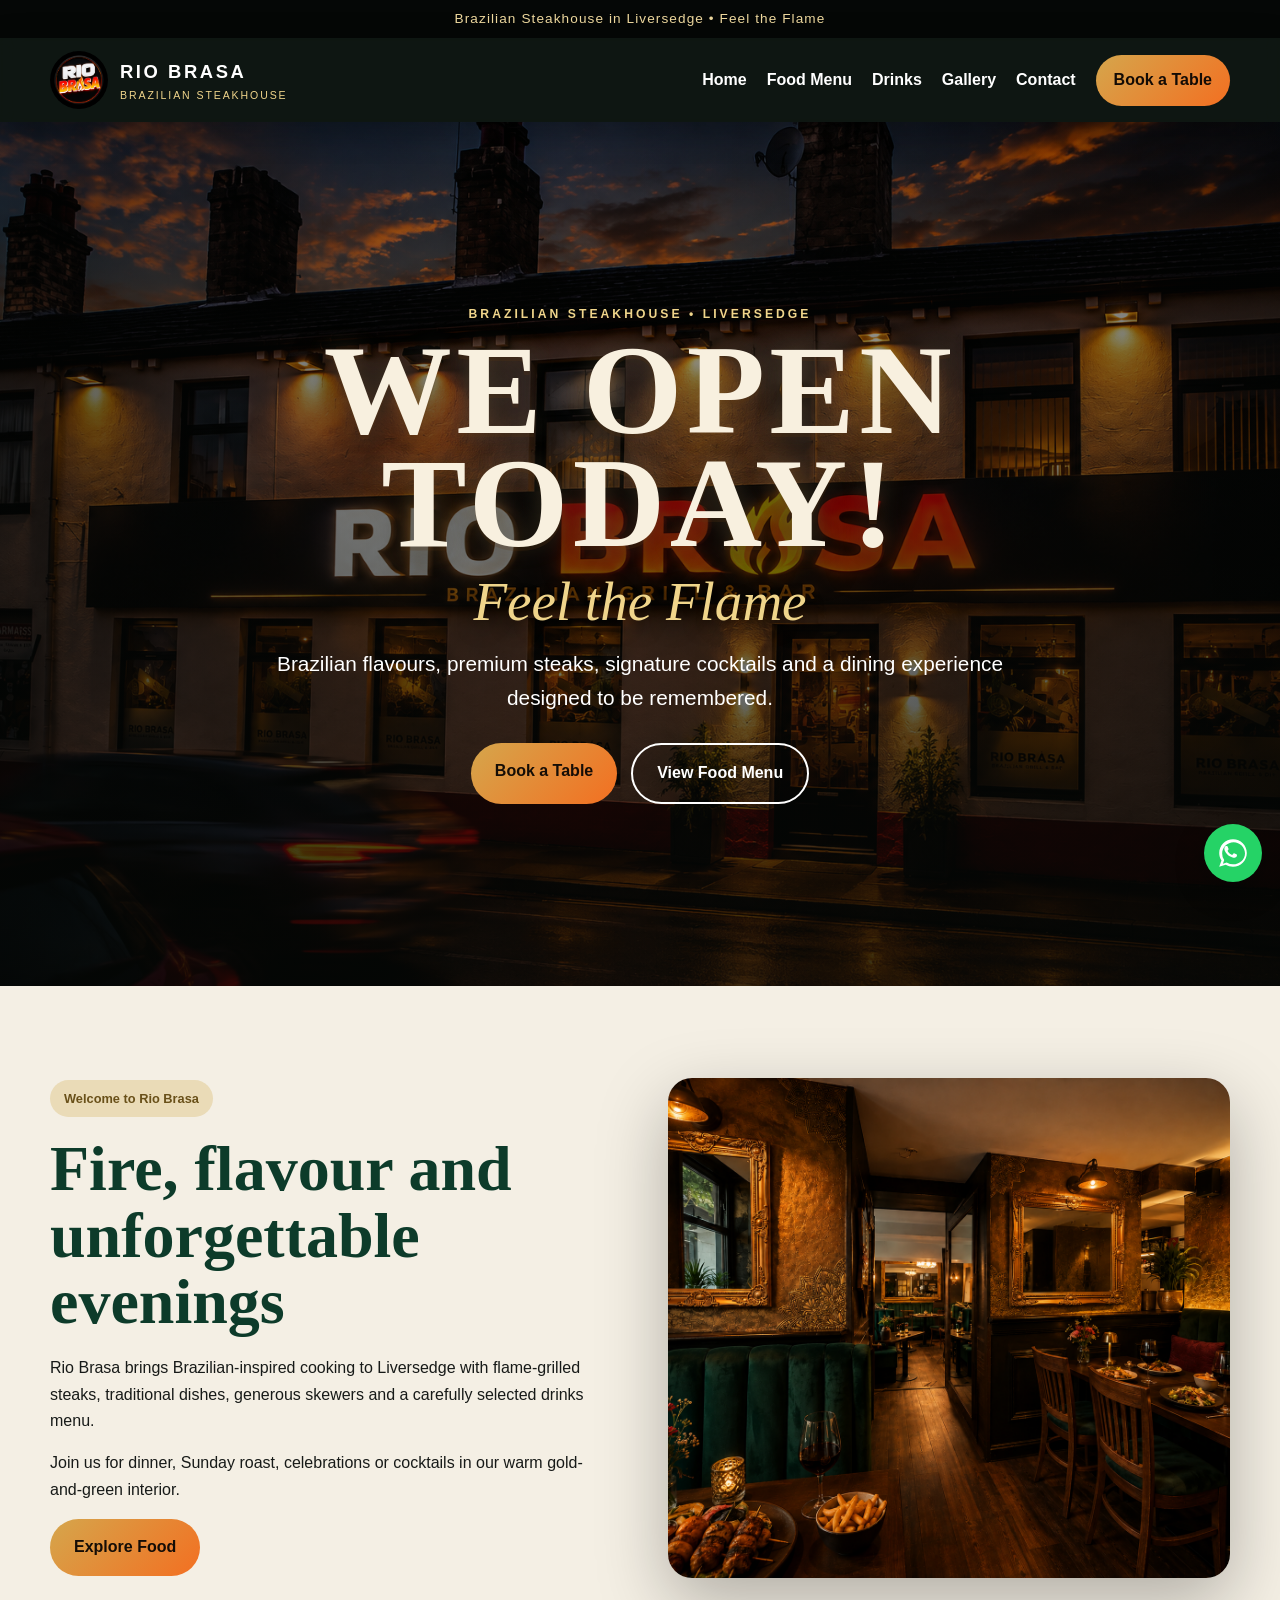
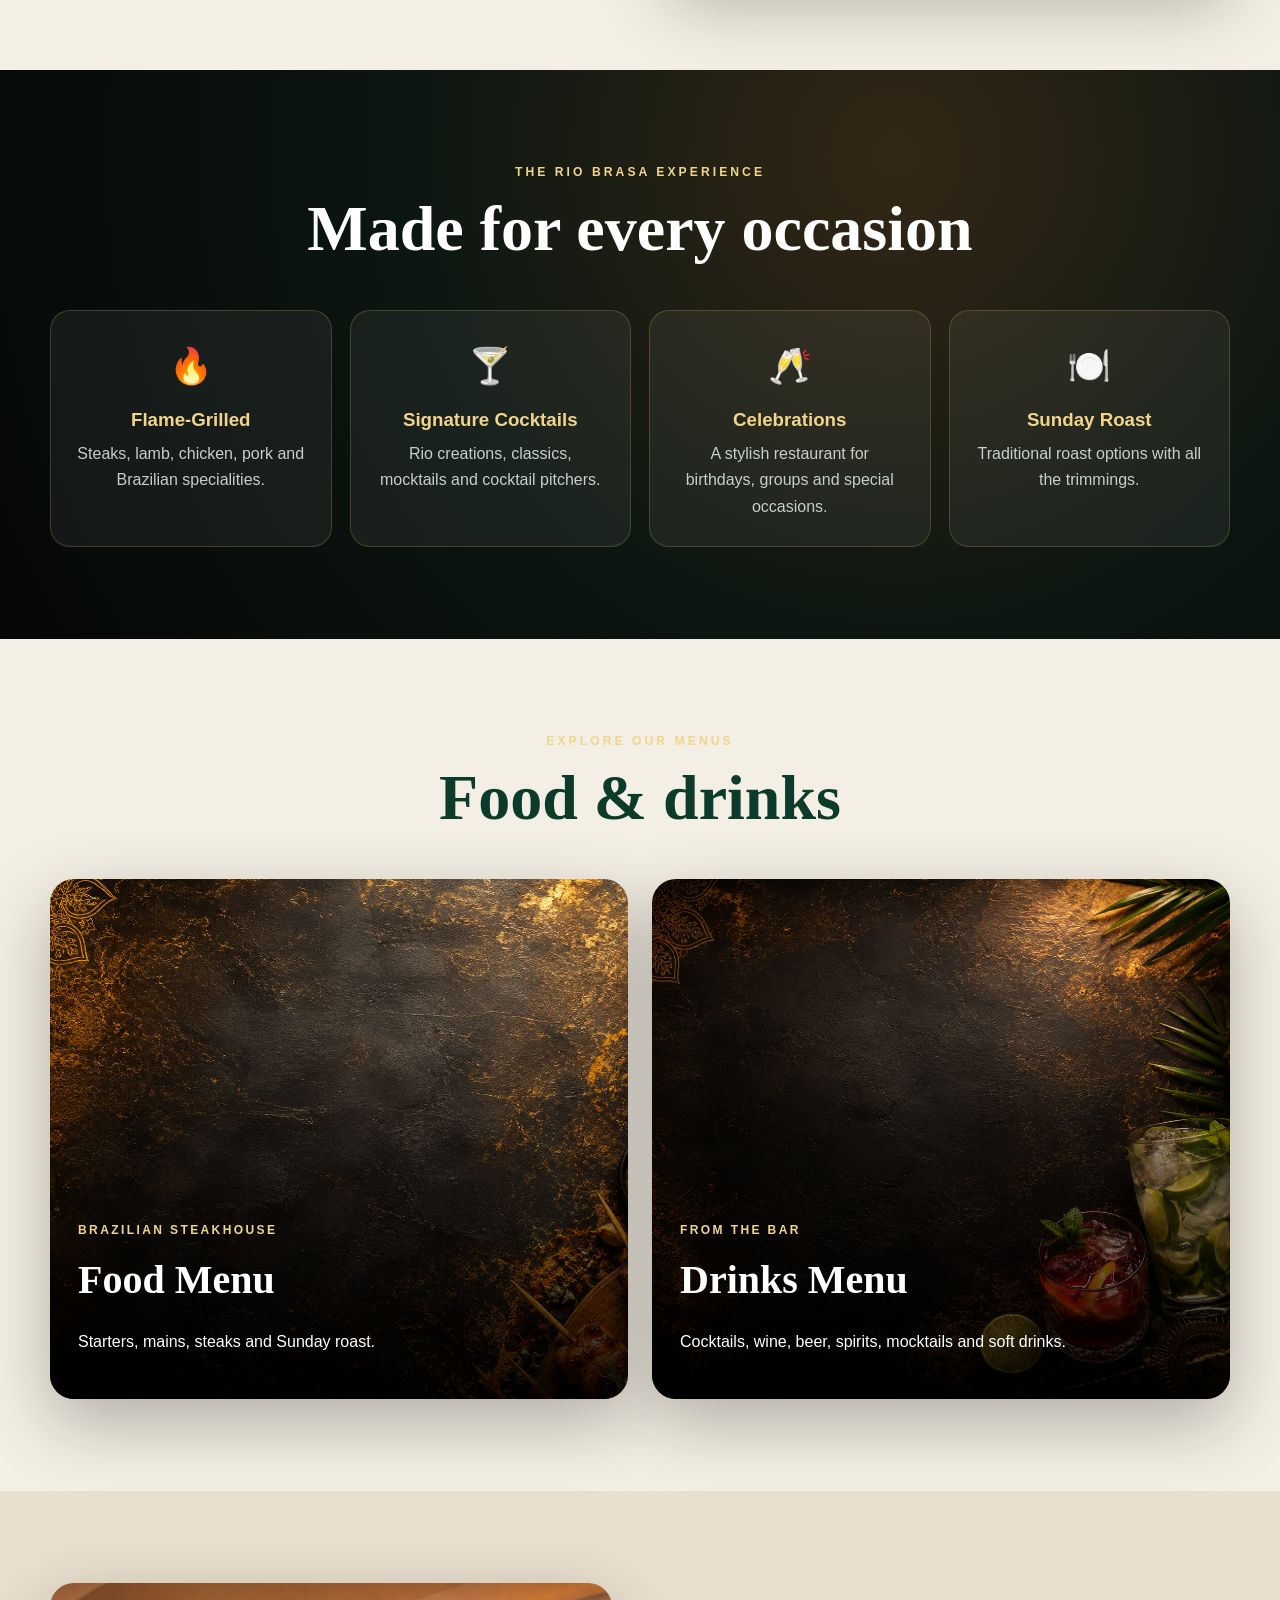
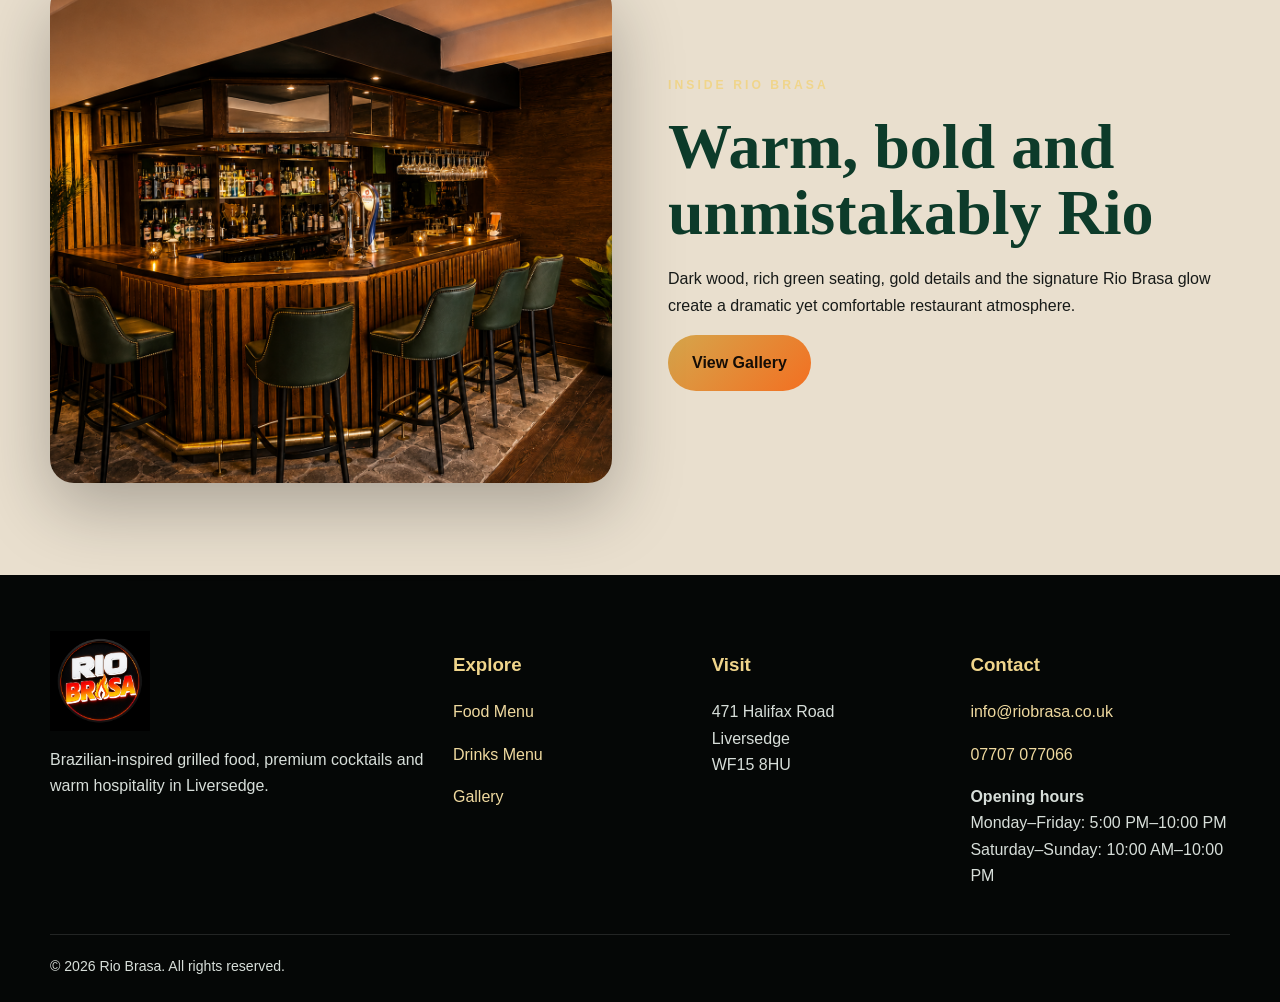
==== index.html @ 9a891b26 "Change opening message to 'WE OPEN TODAY!'" ====
<!doctype html><html lang="en"><head><meta charset="utf-8"><meta name="viewport" content="width=device-width,initial-scale=1"><title>Rio Brasa | Brazilian Steakhouse Liversedge</title><meta name="description" content="Rio Brasa Brazilian Steakhouse in Liversedge. Flame-grilled food, cocktails and Sunday roast."><link rel="stylesheet" href="assets/css/style.css"></head><body>

<div class="topbar">Brazilian Steakhouse in Liversedge • Feel the Flame</div>
<header class="header">
  <div class="container nav">
    <a class="brand" href="index.html">
      <img src="assets/images/logo.png" alt="Rio Brasa logo">
      <div><strong>RIO BRASA</strong><small>BRAZILIAN STEAKHOUSE</small></div>
    </a>
    <button class="menu-toggle" aria-label="Open menu">☰</button>
    <nav class="navlinks">
      <a href="index.html" class="active">Home</a><a href="food-menu.html">Food Menu</a><a href="drinks.html">Drinks</a><a href="gallery.html">Gallery</a><a href="contact.html">Contact</a>
      <a class="navbtn" href="booking.html">Book a Table</a>
    </nav>
  </div>
</header>
<main>
<section class="hero">
  <img src="assets/images/hero-exterior.png" alt="Rio Brasa restaurant exterior">
  <div class="container hero-content">
    <div class="kicker">Brazilian Steakhouse • Liversedge</div>
    <div class="opening-soon" aria-label="Opening soon">
      <span class="opening-line"></span>
      <h1>WE OPEN TODAY!</h1>
      <span class="opening-line"></span>
    </div>
    <div class="hero-tagline">Feel the Flame</div>
    <p>Brazilian flavours, premium steaks, signature cocktails and a dining experience designed to be remembered.</p>
    <div class="buttons"><a class="btn btn-primary" href="booking.html">Book a Table</a><a class="btn btn-outline" href="food-menu.html">View Food Menu</a></div>
  </div>
</section>

<section><div class="container split">
  <div><span class="pill">Welcome to Rio Brasa</span><h2 class="display-title">Fire, flavour and unforgettable evenings</h2><p>Rio Brasa brings Brazilian-inspired cooking to Liversedge with flame-grilled steaks, traditional dishes, generous skewers and a carefully selected drinks menu.</p><p>Join us for dinner, Sunday roast, celebrations or cocktails in our warm gold-and-green interior.</p><a class="btn btn-primary" href="food-menu.html">Explore Food</a></div>
  <div class="image-card"><img src="assets/images/dining-main.png" alt="Rio Brasa dining room"></div>
</div></section>

<section class="dark"><div class="container">
  <div class="section-title"><div class="kicker">The Rio Brasa experience</div><h2>Made for every occasion</h2></div>
  <div class="feature-grid">
    <div class="feature"><div class="icon">🔥</div><h3>Flame-Grilled</h3><p>Steaks, lamb, chicken, pork and Brazilian specialities.</p></div>
    <div class="feature"><div class="icon">🍸</div><h3>Signature Cocktails</h3><p>Rio creations, classics, mocktails and cocktail pitchers.</p></div>
    <div class="feature"><div class="icon">🥂</div><h3>Celebrations</h3><p>A stylish restaurant for birthdays, groups and special occasions.</p></div>
    <div class="feature"><div class="icon">🍽️</div><h3>Sunday Roast</h3><p>Traditional roast options with all the trimmings.</p></div>
  </div>
</div></section>

<section><div class="container">
  <div class="section-title"><div class="kicker">Explore our menus</div><h2>Food & drinks</h2></div>
  <div class="promo-grid">
    <a class="promo" href="food-menu.html"><img src="assets/images/food-hero.png" alt="Food menu"><div class="promo-copy"><span>Brazilian Steakhouse</span><h3>Food Menu</h3><p>Starters, mains, steaks and Sunday roast.</p></div></a>
    <a class="promo" href="drinks.html"><img src="assets/images/drinks-hero.png" alt="Drinks menu"><div class="promo-copy"><span>From the bar</span><h3>Drinks Menu</h3><p>Cocktails, wine, beer, spirits, mocktails and soft drinks.</p></div></a>
  </div>
</div></section>

<section class="soft"><div class="container split">
  <div class="image-card"><img src="assets/images/bar-main.png" alt="Rio Brasa bar"></div>
  <div><div class="kicker">Inside Rio Brasa</div><h2 class="display-title">Warm, bold and unmistakably Rio</h2><p>Dark wood, rich green seating, gold details and the signature Rio Brasa glow create a dramatic yet comfortable restaurant atmosphere.</p><a class="btn btn-primary" href="gallery.html">View Gallery</a></div>
</div></section>
</main>

<a class="whatsapp" href="https://wa.me/447707077066?text=Hi%20Rio%20Brasa%21%20I%27d%20like%20to%20make%20an%20enquiry." target="_blank" rel="noopener noreferrer" title="Contact us through WhatsApp" aria-label="Contact us through WhatsApp" data-tooltip="Contact us through WhatsApp"><svg viewBox="0 0 32 32" aria-hidden="true"><path fill="currentColor" d="M19.11 17.21c-.29-.15-1.73-.85-2-.95-.27-.1-.46-.15-.66.15-.19.29-.75.95-.92 1.14-.17.19-.34.22-.63.07-.29-.15-1.23-.45-2.34-1.45-.86-.77-1.45-1.72-1.62-2.01-.17-.29-.02-.45.13-.59.13-.13.29-.34.44-.51.15-.17.19-.29.29-.49.1-.19.05-.36-.02-.51-.07-.15-.66-1.59-.9-2.18-.24-.57-.48-.49-.66-.5h-.56c-.19 0-.51.07-.78.36-.27.29-1.02 1-1.02 2.44s1.05 2.83 1.2 3.03c.15.19 2.07 3.16 5.01 4.43.7.3 1.25.48 1.67.62.7.22 1.34.19 1.85.12.56-.08 1.73-.71 1.97-1.39.24-.68.24-1.27.17-1.39-.07-.12-.27-.19-.56-.34z"/><path fill="currentColor" d="M16.04 3C8.86 3 3.03 8.8 3.03 15.96c0 2.53.73 4.99 2.12 7.1L3 29l6.09-2.01a13.03 13.03 0 0 0 6.94 1.9h.01C23.22 28.89 29 23.09 29 15.94 29 8.79 23.22 3 16.04 3zm0 23.7h-.01a10.81 10.81 0 0 1-5.51-1.51l-.4-.24-3.61 1.19 1.21-3.51-.26-.41a10.69 10.69 0 0 1-1.65-5.72c0-5.91 4.82-10.72 10.75-10.72 5.92 0 10.74 4.81 10.74 10.72S21.96 26.7 16.04 26.7z"/></svg></a>
<footer class="footer">
  <div class="container footer-grid">
    <div><img src="assets/images/logo.png" alt="Rio Brasa"><p>Brazilian-inspired grilled food, premium cocktails and warm hospitality in Liversedge.</p></div>
    <div><h3>Explore</h3><p><a href="food-menu.html">Food Menu</a></p><p><a href="drinks.html">Drinks Menu</a></p><p><a href="gallery.html">Gallery</a></p></div>
    <div><h3>Visit</h3><p>471 Halifax Road<br>Liversedge<br>WF15 8HU</p></div>
    <div><h3>Contact</h3><p><a href="mailto:info@riobrasa.co.uk">info@riobrasa.co.uk</a></p><p><a href="tel:+447707077066">07707 077066</a></p><p><strong>Opening hours</strong><br>Monday–Friday: 5:00 PM–10:00 PM<br>Saturday–Sunday: 10:00 AM–10:00 PM</p></div>
  </div>
  <div class="container copy">© 2026 Rio Brasa. All rights reserved.</div>
</footer>
<script src="assets/js/main.js"></script>
</body></html>
---- assets/css/style.css ----
:root{
  --bg:#090b0a;
  --panel:#111713;
  --cream:#f4efe4;
  --green:#0d3b2a;
  --green2:#164f39;
  --gold:#d5a64c;
  --gold2:#f0d58b;
  --orange:#f36f21;
  --red:#e94b35;
  --white:#fff;
  --muted:#b9c2bc;
  --shadow:0 24px 70px rgba(0,0,0,.28);
}
*{box-sizing:border-box}
html{scroll-behavior:smooth}
body{margin:0;font-family:Arial,Helvetica,sans-serif;background:var(--cream);color:#171a18;line-height:1.65}
img{display:block;max-width:100%}
a{text-decoration:none;color:inherit}
.container{width:min(1180px,calc(100% - 32px));margin:auto}
.topbar{background:#050706;color:#efd99f;text-align:center;padding:8px 12px;font-size:.85rem;letter-spacing:.08em}
.header{position:sticky;top:0;z-index:1000;background:rgba(7,15,11,.97);backdrop-filter:blur(10px);box-shadow:0 8px 32px rgba(0,0,0,.28)}
.nav{min-height:84px;display:flex;align-items:center;justify-content:space-between;gap:22px}
.brand{display:flex;align-items:center;gap:12px;color:#fff}
.brand img{width:58px;height:58px;object-fit:contain;border-radius:50%}
.brand strong{display:block;font-size:1.15rem;letter-spacing:.14em}
.brand small{display:block;color:var(--gold2);font-size:.66rem;letter-spacing:.18em}
.navlinks{display:flex;gap:20px;align-items:center;color:#fff;font-weight:800}
.navlinks a:hover{color:var(--gold2)}
.navbtn{background:linear-gradient(135deg,var(--gold),var(--orange));color:#130b05!important;padding:12px 18px;border-radius:999px}
.menu-toggle{display:none;border:1px solid rgba(255,255,255,.35);background:transparent;color:#fff;border-radius:10px;font-size:1.3rem;padding:8px 12px}
.hero{min-height:780px;position:relative;display:grid;place-items:center;color:#fff;text-align:center;overflow:hidden}
.hero>img{position:absolute;inset:0;width:100%;height:100%;object-fit:cover}
.hero::after{content:"";position:absolute;inset:0;background:linear-gradient(rgba(5,8,6,.24),rgba(5,8,6,.76)),linear-gradient(90deg,rgba(0,0,0,.4),transparent 48%,rgba(0,0,0,.28))}
.hero-content{position:relative;z-index:2;max-width:900px;padding:90px 0}
.hero-logo{width:min(230px,55vw);margin:0 auto 10px;filter:drop-shadow(0 14px 28px rgba(0,0,0,.45))}
.kicker{text-transform:uppercase;letter-spacing:.25em;color:var(--gold2);font-weight:900;font-size:.76rem}
.hero h1,.page-hero h1{font-family:Georgia,serif;font-size:clamp(4rem,10vw,8rem);line-height:.9;margin:.08em 0 .18em}
.hero p{font-size:clamp(1.05rem,2vw,1.3rem);max-width:760px;margin:0 auto 28px}
.buttons{display:flex;justify-content:center;gap:14px;flex-wrap:wrap}
.btn{display:inline-block;padding:15px 24px;border-radius:999px;font-weight:900;border:0;cursor:pointer}
.btn-primary{background:linear-gradient(135deg,var(--gold),var(--orange));color:#150d06}
.btn-outline{border:2px solid #fff;color:#fff}
.btn-outline:hover{background:#fff;color:var(--green)}
section{padding:92px 0}
.split{display:grid;grid-template-columns:1fr 1fr;gap:56px;align-items:center}
.pill{display:inline-block;background:#eadbb7;color:#695019;border-radius:999px;padding:8px 14px;font-weight:900;font-size:.8rem}
.display-title{font-family:Georgia,serif;color:var(--green);font-size:clamp(2.5rem,5vw,4.5rem);line-height:1.04;margin:.3em 0}
.image-card{position:relative;min-height:500px;border-radius:24px;overflow:hidden;box-shadow:var(--shadow)}
.image-card img{position:absolute;inset:0;width:100%;height:100%;object-fit:cover}
.soft{background:#e9dfce}
.dark{background:radial-gradient(circle at 70% 15%,#332716,#0c1611 48%,#050706);color:#fff}
.section-title{max-width:760px;margin:0 auto 48px;text-align:center}
.section-title h2{font-family:Georgia,serif;color:var(--green);font-size:clamp(2.2rem,5vw,4.2rem);line-height:1.05;margin:.2em 0}
.dark .section-title h2{color:#fff}
.section-title p{color:#737a75}
.dark .section-title p{color:#c9d2cc}
.feature-grid{display:grid;grid-template-columns:repeat(4,1fr);gap:18px}
.feature{background:#fff;border-radius:20px;padding:26px;text-align:center;box-shadow:0 14px 36px rgba(0,0,0,.1)}
.dark .feature{background:rgba(255,255,255,.06);border:1px solid rgba(213,166,76,.25);box-shadow:none}
.feature .icon{font-size:2.2rem}.feature h3{color:var(--green);margin:10px 0 5px}.dark .feature h3{color:var(--gold2)}
.feature p{margin:0;color:#6d736f}.dark .feature p{color:#c6d0c9}
.promo-grid{display:grid;grid-template-columns:1fr 1fr;gap:24px}
.promo{position:relative;min-height:520px;border-radius:24px;overflow:hidden;box-shadow:var(--shadow)}
.promo img{position:absolute;inset:0;width:100%;height:100%;object-fit:cover}
.promo::after{content:"";position:absolute;inset:0;background:linear-gradient(transparent 25%,rgba(0,0,0,.88))}
.promo-copy{position:absolute;z-index:2;left:28px;right:28px;bottom:28px;color:#fff}
.promo-copy span{color:var(--gold2);font-size:.75rem;text-transform:uppercase;letter-spacing:.2em;font-weight:900}
.promo-copy h3{font-family:Georgia,serif;font-size:2.5rem;margin:.1em 0}
.page-hero{padding:120px 0 90px;text-align:center;color:#fff;position:relative;background-size:cover;background-position:center}
.page-hero::after{content:"";position:absolute;inset:0;background:linear-gradient(rgba(5,8,6,.45),rgba(5,8,6,.86))}
.page-hero .container{position:relative;z-index:1}
.page-hero p{max-width:720px;margin:auto;color:#dde5e0}
.food-hero{background-image:url("../images/food-hero.png")}
.drinks-hero{background-image:url("../images/drinks-hero.png")}
.gallery-hero{background-image:url("../images/gallery-wide.png")}
.menu-grid{columns:2 500px;column-gap:24px}
.menu-panel{break-inside:avoid;background:#0e1511;color:#fff;border-radius:20px;padding:28px;margin:0 0 24px;box-shadow:var(--shadow);border:1px solid rgba(255,255,255,.07)}
.menu-panel h2{font-family:Georgia,serif;font-size:2rem;margin:0 0 18px;padding-bottom:12px;border-bottom:3px solid var(--gold)}
.menu-panel.green h2{border-color:#5d8a4d}.menu-panel.red h2{border-color:var(--red)}
.menu-note{background:rgba(213,166,76,.12);border-left:3px solid var(--gold);padding:10px 12px;color:#eddcae}
.menu-item{padding:14px 0;border-bottom:1px dashed rgba(255,255,255,.18)}
.menu-item:last-child{border-bottom:0}
.menu-line{display:flex;justify-content:space-between;gap:18px;align-items:flex-start}
.menu-line h3{margin:0;font-size:1rem;text-transform:uppercase;letter-spacing:.03em}
.menu-line strong{color:var(--gold2);white-space:nowrap}
.menu-item p{margin:5px 0 0;color:#cad2cd;font-size:.92rem}
.gallery{display:grid;grid-template-columns:repeat(12,1fr);grid-auto-rows:230px;gap:18px}
.gallery figure{position:relative;margin:0;overflow:hidden;border-radius:20px;box-shadow:var(--shadow)}
.gallery img{width:100%;height:100%;object-fit:cover}
.gallery figcaption{position:absolute;left:18px;bottom:15px;color:#fff;font-weight:900;text-shadow:0 2px 8px #000;z-index:2}
.gallery figure::after{content:"";position:absolute;inset:0;background:linear-gradient(transparent 55%,rgba(0,0,0,.62))}
.g1{grid-column:span 7;grid-row:span 2}.g2{grid-column:span 5;grid-row:span 2}.g3{grid-column:span 5;grid-row:span 2}.g4{grid-column:span 7;grid-row:span 2}.g5{grid-column:span 7;grid-row:span 2}.g6{grid-column:span 5;grid-row:span 2}
.booking-wrap,.contact-grid{display:grid;grid-template-columns:.9fr 1.1fr;gap:36px}
.booking-info{background:linear-gradient(145deg,#0d3b2a,#071a12);color:#fff;border-radius:24px;padding:40px}
.booking-info h2{font-family:Georgia,serif;font-size:3rem;line-height:1.05}
.form-card,.contact-box{background:#fff;border-radius:24px;box-shadow:var(--shadow);padding:34px}
.form-grid{display:grid;grid-template-columns:1fr 1fr;gap:16px}.full{grid-column:1/-1}
label{display:block;font-weight:900;color:var(--green);margin-bottom:6px}
input,select,textarea{width:100%;padding:14px 15px;border:1px solid #cfc7b7;border-radius:12px;font:inherit;background:#fffdf8}
textarea{min-height:130px;resize:vertical}
.contact-row{padding:16px 0;border-bottom:1px solid #eee5d6}.contact-row strong{display:block;color:var(--green)}
.map{width:100%;height:420px;border:0;border-radius:22px}
.footer{background:#050706;color:#d7ded9;padding:56px 0 24px}
.footer-grid{display:grid;grid-template-columns:1.3fr .8fr .8fr .9fr;gap:28px}
.footer img{width:100px}.footer h3{color:var(--gold2)}.footer a{color:#efd99f}
.copy{margin-top:28px;padding-top:20px;border-top:1px solid rgba(255,255,255,.12);font-size:.88rem}
.whatsapp{position:fixed;right:18px;bottom:18px;width:58px;height:58px;border-radius:50%;background:#25d366;color:#fff;display:grid;place-items:center;box-shadow:0 10px 30px rgba(0,0,0,.3);z-index:999;text-decoration:none;transition:transform .18s ease,box-shadow .18s ease}
.whatsapp svg{width:34px;height:34px;display:block}
.whatsapp:hover{transform:translateY(-3px) scale(1.04);box-shadow:0 14px 36px rgba(0,0,0,.34)}
.whatsapp::before{content:attr(data-tooltip);position:absolute;right:72px;top:50%;transform:translateY(-50%) translateX(8px);background:#111;color:#fff;padding:10px 13px;border-radius:10px;font-size:.85rem;font-weight:700;line-height:1.2;white-space:nowrap;opacity:0;visibility:hidden;pointer-events:none;transition:.18s ease;box-shadow:0 8px 22px rgba(0,0,0,.22)}
.whatsapp::after{content:"";position:absolute;right:64px;top:50%;transform:translateY(-50%);border:7px solid transparent;border-left-color:#111;opacity:0;visibility:hidden;transition:.18s ease}
.whatsapp:hover::before,.whatsapp:hover::after,.whatsapp:focus-visible::before,.whatsapp:focus-visible::after{opacity:1;visibility:visible}.whatsapp:hover::before,.whatsapp:focus-visible::before{transform:translateY(-50%) translateX(0)}
@media(max-width:600px){.whatsapp{right:14px;bottom:14px;width:56px;height:56px}.whatsapp svg{width:32px;height:32px}.whatsapp::before,.whatsapp::after{display:none}}
@media(max-width:920px){
  .menu-toggle{display:block}
  .navlinks{display:none;position:absolute;left:0;right:0;top:84px;background:#07110c;flex-direction:column;padding:22px}
  .navlinks.open{display:flex}
  .split,.booking-wrap,.contact-grid,.footer-grid{grid-template-columns:1fr}
  .feature-grid{grid-template-columns:repeat(2,1fr)}
  .promo-grid{grid-template-columns:1fr}
  .gallery{grid-template-columns:1fr 1fr;grid-auto-rows:280px}
  .gallery figure{grid-column:auto!important;grid-row:auto!important}
}
@media(max-width:600px){
  section{padding:70px 0}
  .hero{min-height:700px}
  .feature-grid,.form-grid,.gallery{grid-template-columns:1fr}
  .full{grid-column:auto}
  .menu-grid{columns:1}
  .promo{min-height:430px}
  .gallery{grid-auto-rows:320px}
  .brand small{display:none}
}
.field-help{display:block;margin-top:7px;color:#7a715f;min-height:1.2em}
.booking-status{padding:0;border-radius:12px;line-height:1.5}.booking-status.success,.booking-status.error{padding:16px}.booking-status.success{background:#e6f5ea;color:#145b2e;border:1px solid #b9dfc3}.booking-status.error{background:#fff0ee;color:#8c251b;border:1px solid #efc5bf}
button:disabled{opacity:.6;cursor:not-allowed}
.admin-filter{display:flex;align-items:end;gap:12px;flex-wrap:wrap;background:#fff;padding:18px;border-radius:16px;box-shadow:var(--shadow);margin:24px 0}.admin-table-wrap{overflow:auto;background:#fff;border-radius:16px;box-shadow:var(--shadow)}.admin-table{width:100%;border-collapse:collapse;min-width:950px}.admin-table th,.admin-table td{padding:13px;border-bottom:1px solid #eee5d6;text-align:left;vertical-align:top}.admin-table th{background:#0d3b2a;color:#fff}.admin-cancel{border:0;background:#8c251b;color:#fff;padding:8px 10px;border-radius:8px;cursor:pointer}

/* Rio Brasa live floor-plan admin */
.admin-plan-card{margin:26px 0 34px;background:#fff;border-radius:22px;padding:24px;box-shadow:var(--shadow)}
.admin-plan-head{display:flex;justify-content:space-between;gap:20px;align-items:end;flex-wrap:wrap}.admin-plan-head h2{margin:.2em 0;color:var(--green);font-family:Georgia,serif}.plan-filter{display:flex;gap:10px;align-items:end;flex-wrap:wrap}.plan-filter input{min-width:155px}.floor-legend{display:flex;gap:20px;flex-wrap:wrap;margin:18px 0;font-weight:700;color:#5b625e}.floor-legend span{display:flex;align-items:center;gap:8px}.dot{width:12px;height:12px;border-radius:50%;display:inline-block}.free-dot{background:#2e8b57}.busy-dot{background:#b83b2f}
.floor-plan{display:grid;grid-template-columns:1.15fr .85fr;gap:22px}.room{position:relative;border:2px solid #e7ddca;border-radius:18px;padding:20px;background:#fbf8f1;min-height:440px}.room h3{margin:0 0 18px;color:var(--green);font-family:Georgia,serif}.floor-row{display:grid;gap:10px}.floor-row-top{grid-template-columns:repeat(6,1fr)}.floor-main-body{display:grid;grid-template-columns:1fr .85fr;gap:35px;margin-top:30px}.window-bank{display:flex;flex-direction:column;gap:28px}.floor-pair{display:grid;grid-template-columns:1fr 1fr;gap:10px}.bar-shape{min-height:280px;border-left:5px solid #5c4424;border-top:5px solid #5c4424;border-bottom:5px solid #5c4424;border-radius:18px 0 0 18px;display:grid;place-items:center;color:#5c4424;font-size:1.4rem;letter-spacing:.14em;background:#f0e4cc}.floor-table{min-height:74px;border-radius:12px;padding:10px;text-align:center;border:2px solid;display:flex;flex-direction:column;justify-content:center;transition:.2s}.floor-table strong{font-size:1.05rem}.floor-table small{display:block;opacity:.78}.floor-table span{display:block;font-size:.72rem;margin-top:4px;white-space:nowrap;overflow:hidden;text-overflow:ellipsis}.floor-table.free{background:#e9f6ee;border-color:#78b58f;color:#14552c}.floor-table.occupied{background:#fdebea;border-color:#d57970;color:#8b241c}.small-room-layout{display:grid;grid-template-columns:1fr 1fr;gap:34px;min-height:340px}.small-left{display:flex;flex-direction:column;gap:38px;justify-content:center}.small-right{display:flex;flex-direction:column;gap:10px}.small-bottom{grid-column:1/-1;max-width:150px;margin:0 auto;width:100%}
@media(max-width:900px){.floor-plan{grid-template-columns:1fr}.floor-row-top{grid-template-columns:repeat(3,1fr)}.floor-main-body{grid-template-columns:1fr}.bar-shape{min-height:120px}.small-room-layout{grid-template-columns:1fr}.small-bottom{grid-column:auto}.admin-plan-head{align-items:stretch}.plan-filter{align-items:stretch}.plan-filter>div,.plan-filter input,.plan-filter button{width:100%}}

/* Premium Shift4 booking landing page */
.booking-hero{position:relative;min-height:520px;display:grid;place-items:center;text-align:center;color:#fff;overflow:hidden}
.booking-hero>img{position:absolute;inset:0;width:100%;height:100%;object-fit:cover}
.booking-hero::after{content:"";position:absolute;inset:0;background:linear-gradient(180deg,rgba(3,7,5,.36),rgba(3,7,5,.88)),linear-gradient(90deg,rgba(7,35,24,.42),transparent 60%)}
.booking-hero-copy{position:relative;z-index:2;padding:100px 0 90px;max-width:850px}
.booking-hero h1{font-family:Georgia,serif;font-size:clamp(3.4rem,8vw,6.7rem);line-height:.95;margin:.08em 0 .2em;text-shadow:0 8px 28px rgba(0,0,0,.32)}
.booking-hero p{max-width:700px;margin:auto;font-size:1.12rem;color:#edf1ee}
.booking-premium-section{background:linear-gradient(180deg,#f4efe4,#ece1cf)}
.booking-premium-grid{display:grid;grid-template-columns:1fr .86fr;gap:48px;align-items:center}
.booking-premium-info>p{font-size:1.06rem;max-width:650px;color:#4d554f}
.booking-benefits{display:grid;gap:14px;margin:28px 0}
.booking-benefit{display:flex;gap:14px;align-items:flex-start;background:rgba(255,255,255,.62);border:1px solid rgba(13,59,42,.09);padding:16px 18px;border-radius:16px}
.booking-benefit>span{width:30px;height:30px;flex:0 0 30px;border-radius:50%;display:grid;place-items:center;background:var(--green);color:var(--gold2);font-weight:900}
.booking-benefit strong{display:block;color:var(--green);font-size:1rem}.booking-benefit small{display:block;color:#6b726d;margin-top:2px;font-size:.88rem}
.booking-hours-card{margin-top:26px;border-left:4px solid var(--gold);background:#0c1711;color:#fff;padding:19px 22px;border-radius:0 16px 16px 0}
.booking-hours-card>strong{color:var(--gold2);font-family:Georgia,serif;font-size:1.25rem}.booking-hours-card p{display:flex;justify-content:space-between;gap:20px;margin:7px 0;color:#d9e0dc}.booking-hours-card span{color:#fff;font-weight:800;white-space:nowrap}
.booking-action-card{position:relative;background:radial-gradient(circle at 50% 0%,#183b2b,#09110d 55%,#050706);border:1px solid rgba(213,166,76,.38);box-shadow:0 28px 70px rgba(15,18,16,.25);border-radius:28px;padding:44px 38px;text-align:center;color:#fff;overflow:hidden}
.booking-action-card::before{content:"";position:absolute;width:260px;height:260px;border-radius:50%;border:1px solid rgba(213,166,76,.12);top:-145px;right:-80px}
.booking-card-logo{width:112px;height:112px;object-fit:contain;margin:0 auto 16px;filter:drop-shadow(0 12px 22px rgba(0,0,0,.35))}
.booking-action-card h2{font-family:Georgia,serif;color:#fff;font-size:clamp(2.2rem,4vw,3.4rem);line-height:1.02;margin:.15em 0 .25em}.booking-action-card>p{color:#c9d1cc;max-width:470px;margin:0 auto 24px}
.booking-main-btn{display:block;width:100%;font-size:1.03rem;letter-spacing:.02em;padding:17px 22px;box-shadow:0 12px 28px rgba(213,166,76,.18)}
.booking-secure-note{font-size:.78rem;color:#aeb9b2;margin-top:12px}.booking-divider{display:flex;align-items:center;gap:12px;margin:24px 0 18px;color:#8f9993;font-size:.78rem;text-transform:uppercase;letter-spacing:.12em}.booking-divider::before,.booking-divider::after{content:"";height:1px;background:rgba(255,255,255,.13);flex:1}
.booking-help{font-size:.92rem;margin-bottom:14px!important}.booking-contact-actions{display:grid;grid-template-columns:1fr 1fr;gap:10px}.booking-contact-actions a{border:1px solid rgba(240,213,139,.42);border-radius:999px;padding:11px 13px;color:var(--gold2);font-weight:800;font-size:.88rem}.booking-contact-actions a:hover{background:rgba(213,166,76,.1)}
.booking-note-section{padding:0 0 90px;background:#ece1cf}.booking-note{display:flex;align-items:center;gap:18px;background:#fff;border-radius:18px;padding:22px 26px;box-shadow:0 12px 34px rgba(0,0,0,.07)}.booking-note>div:first-child{font-size:2rem}.booking-note strong{color:var(--green)}.booking-note p{margin:2px 0 0;color:#657069}
@media(max-width:920px){.booking-premium-grid{grid-template-columns:1fr}.booking-action-card{max-width:620px;width:100%;margin:auto}}
@media(max-width:600px){.booking-hero{min-height:450px}.booking-hero-copy{padding:80px 0 70px}.booking-action-card{padding:34px 22px}.booking-contact-actions{grid-template-columns:1fr}.booking-hours-card p{display:block}.booking-hours-card span{display:block}.booking-note{align-items:flex-start}}

/* Opening Soon hero announcement */
.opening-soon{display:flex;align-items:center;justify-content:center;gap:18px;margin:10px auto 8px;width:min(100%,980px)}
.opening-soon h1{margin:0;font-family:Georgia,serif;font-size:clamp(4.2rem,10vw,8.6rem);font-weight:700;line-height:.88;letter-spacing:.035em;color:#f8f0df;text-transform:uppercase;text-shadow:0 4px 0 rgba(91,56,18,.22),0 0 24px rgba(240,213,139,.18),0 14px 36px rgba(0,0,0,.58)}
.opening-line{height:1px;flex:1;max-width:110px;background:linear-gradient(90deg,transparent,var(--gold2))}
.opening-line:last-child{background:linear-gradient(90deg,var(--gold2),transparent)}
.hero-tagline{font-family:Georgia,serif;font-size:clamp(2rem,4.3vw,3.8rem);line-height:1;color:var(--gold2);margin:14px 0 18px;font-style:italic;text-shadow:0 8px 20px rgba(0,0,0,.42)}
.hero-content>.kicker{margin-bottom:4px}
@media(max-width:600px){.opening-soon{gap:10px;margin-top:12px}.opening-line{max-width:36px}.opening-soon h1{font-size:clamp(3.4rem,17vw,5.4rem);line-height:.9}.hero-tagline{font-size:clamp(1.8rem,9vw,2.8rem)}}
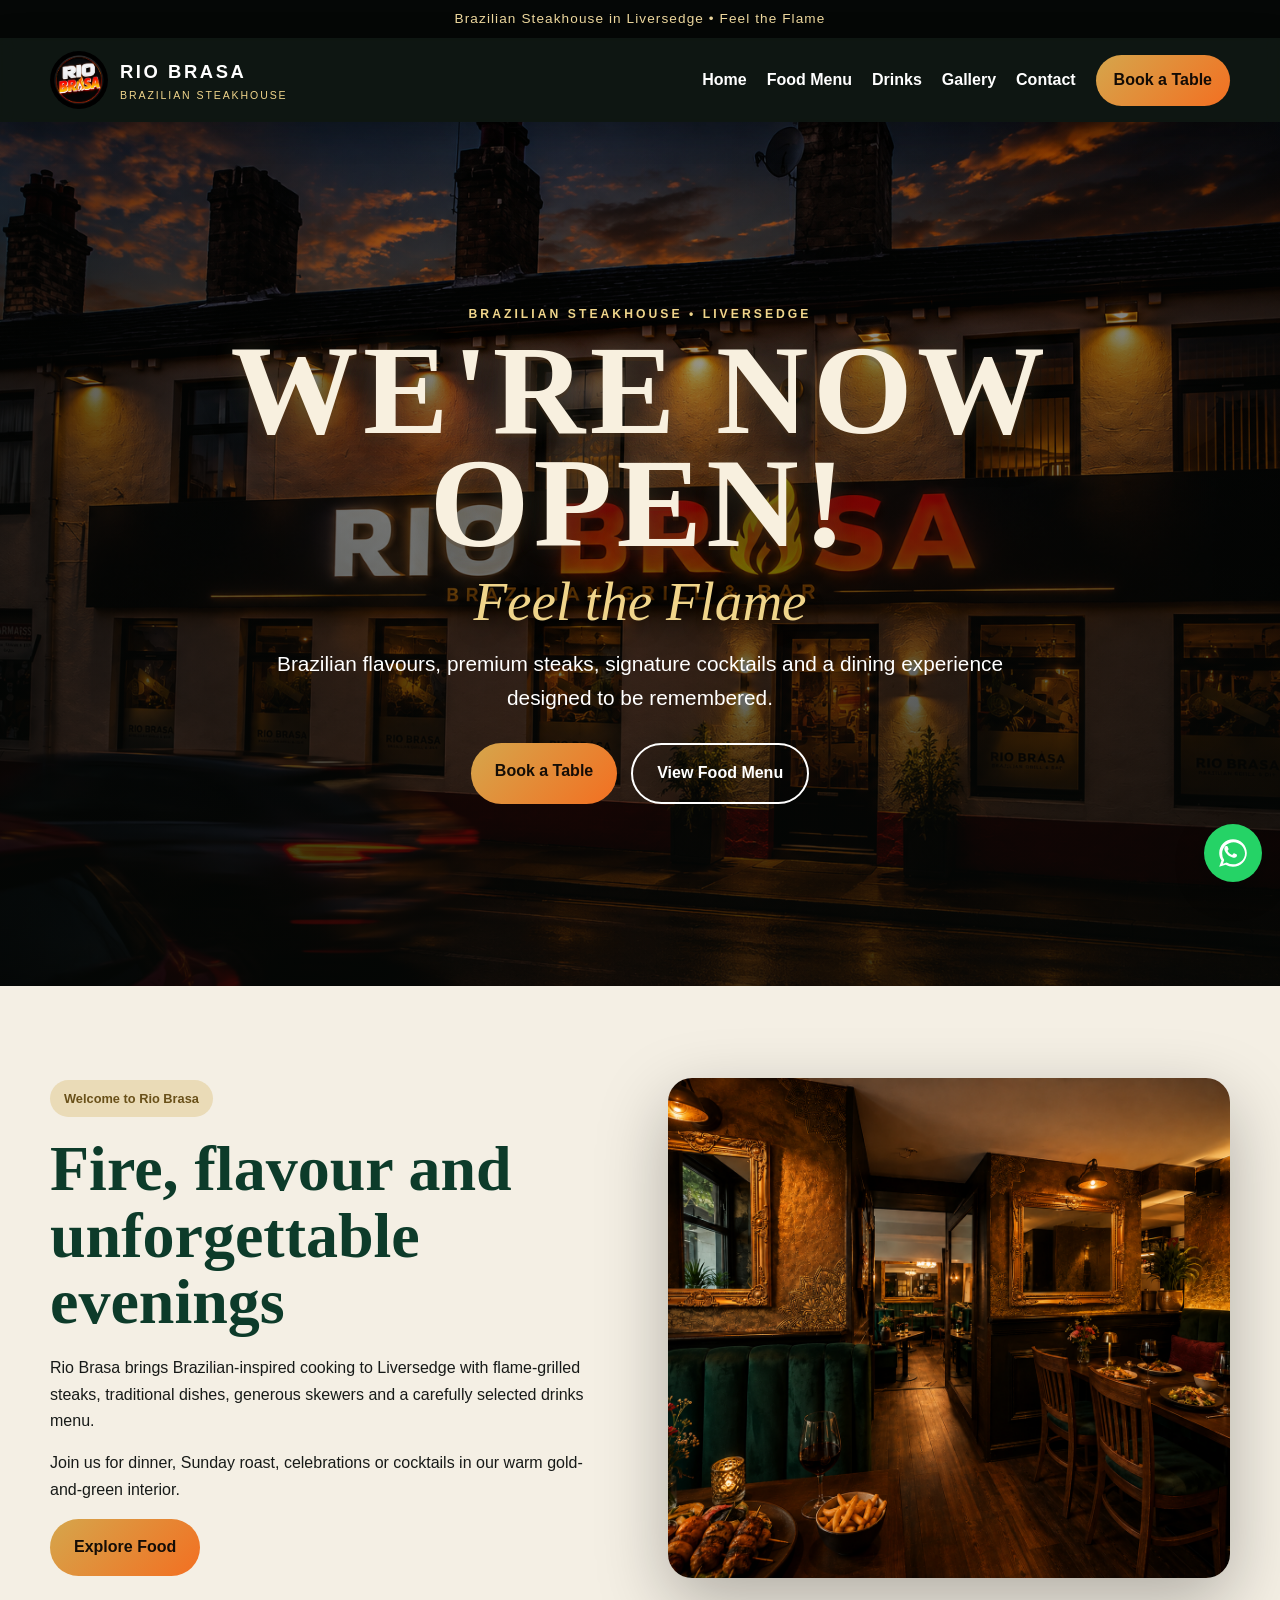
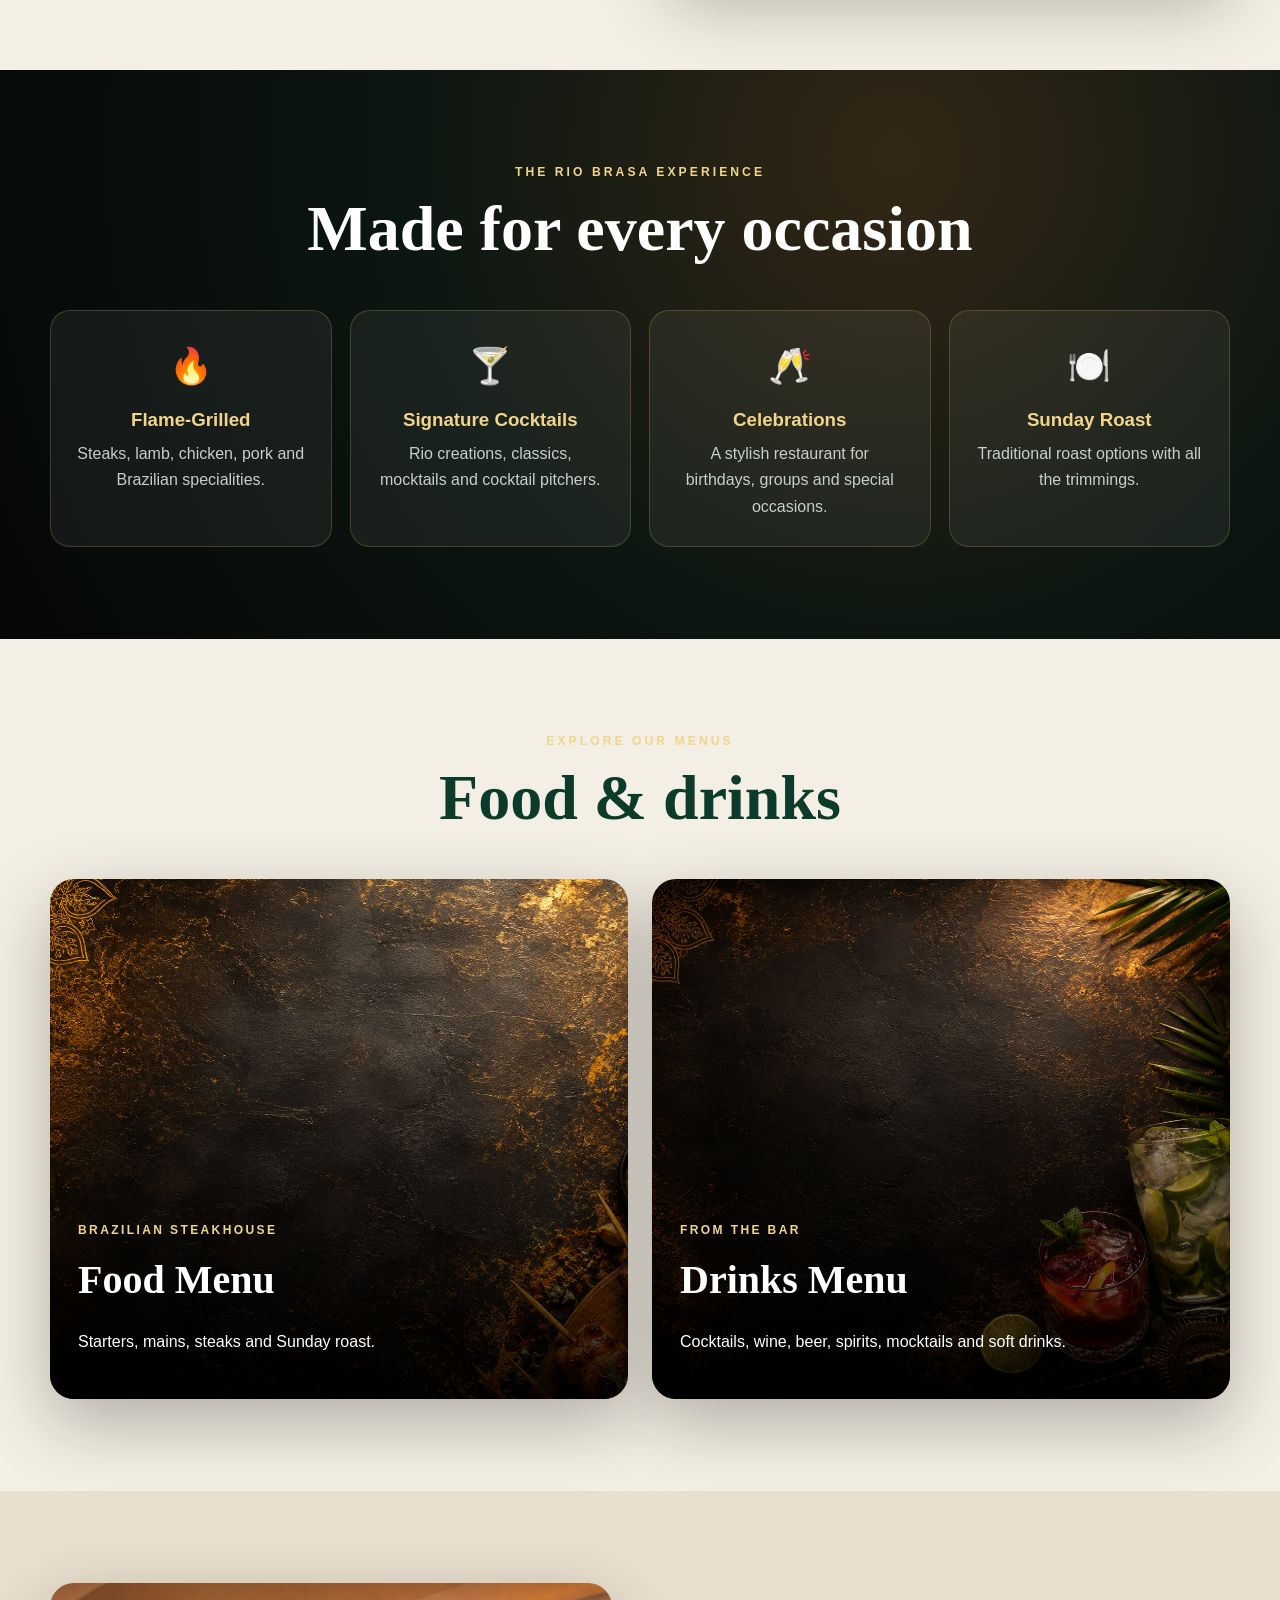
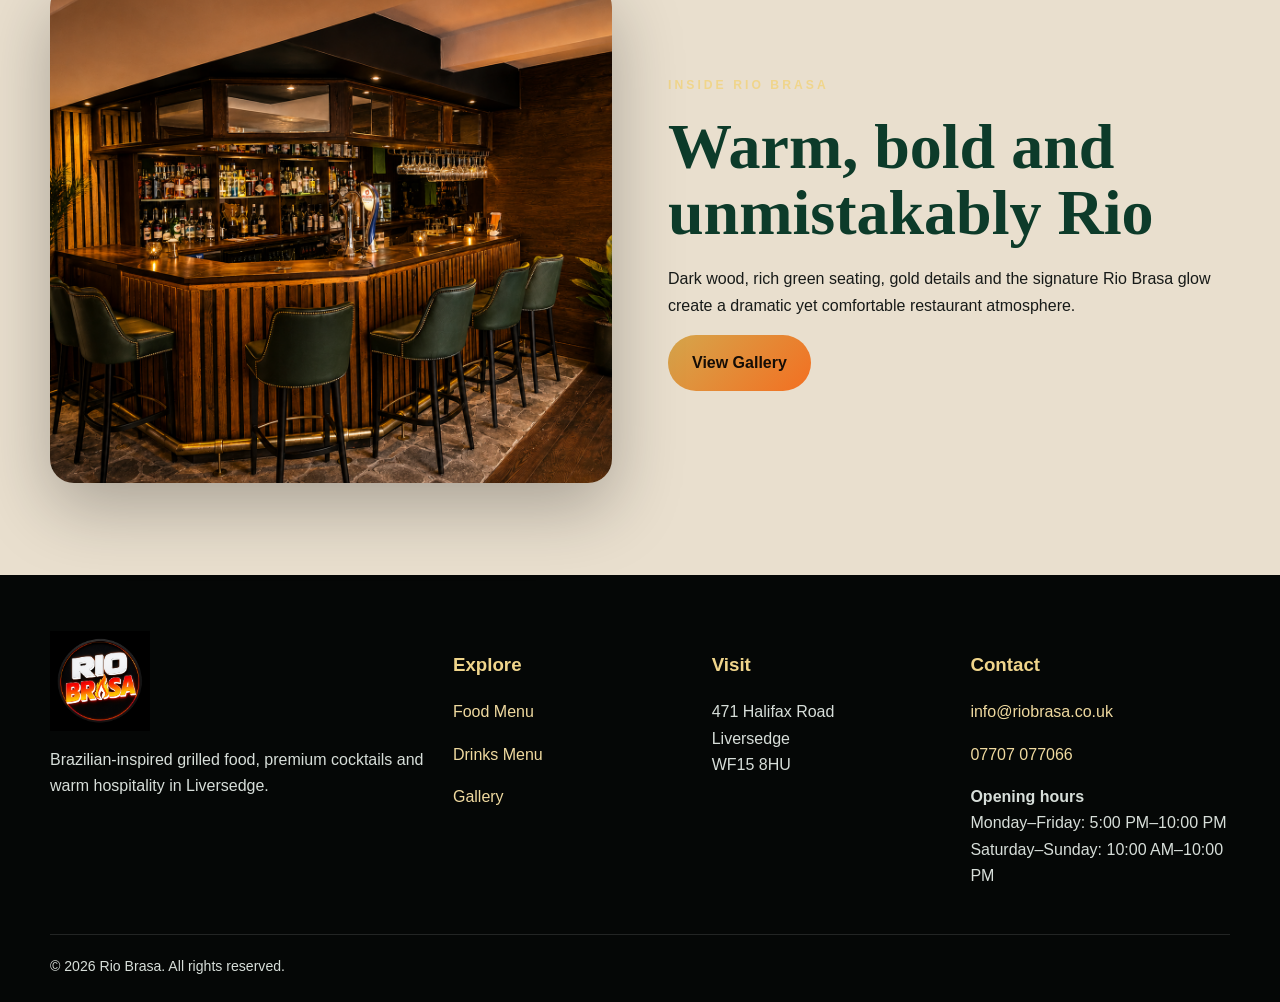
==== commit 64ac011a: "Update index.html" ====
--- a/index.html
+++ b/index.html
@@ -21,7 +21,7 @@
     <div class="kicker">Brazilian Steakhouse • Liversedge</div>
     <div class="opening-soon" aria-label="Opening soon">
       <span class="opening-line"></span>
-      <h1>WE OPEN TODAY!</h1>
+      <h1>WE'RE NOW OPEN!</h1>
       <span class="opening-line"></span>
     </div>
     <div class="hero-tagline">Feel the Flame</div>
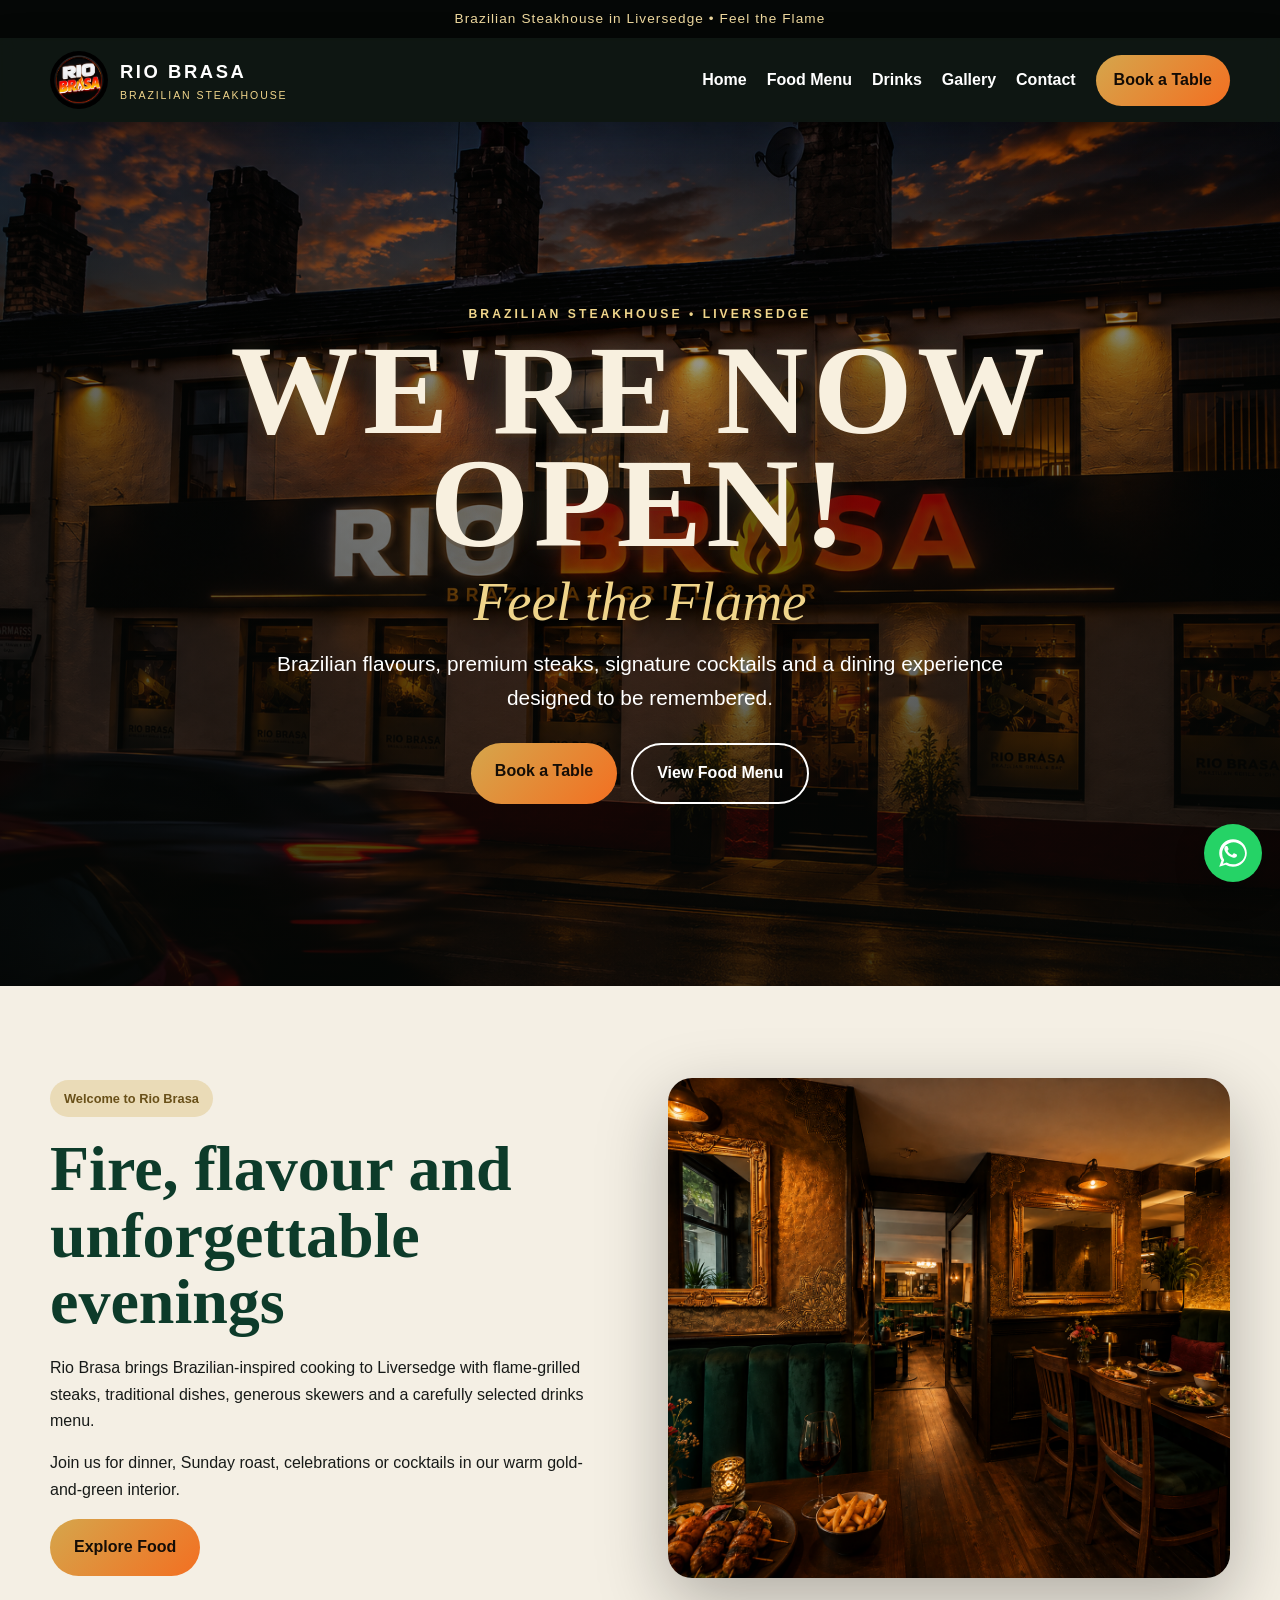
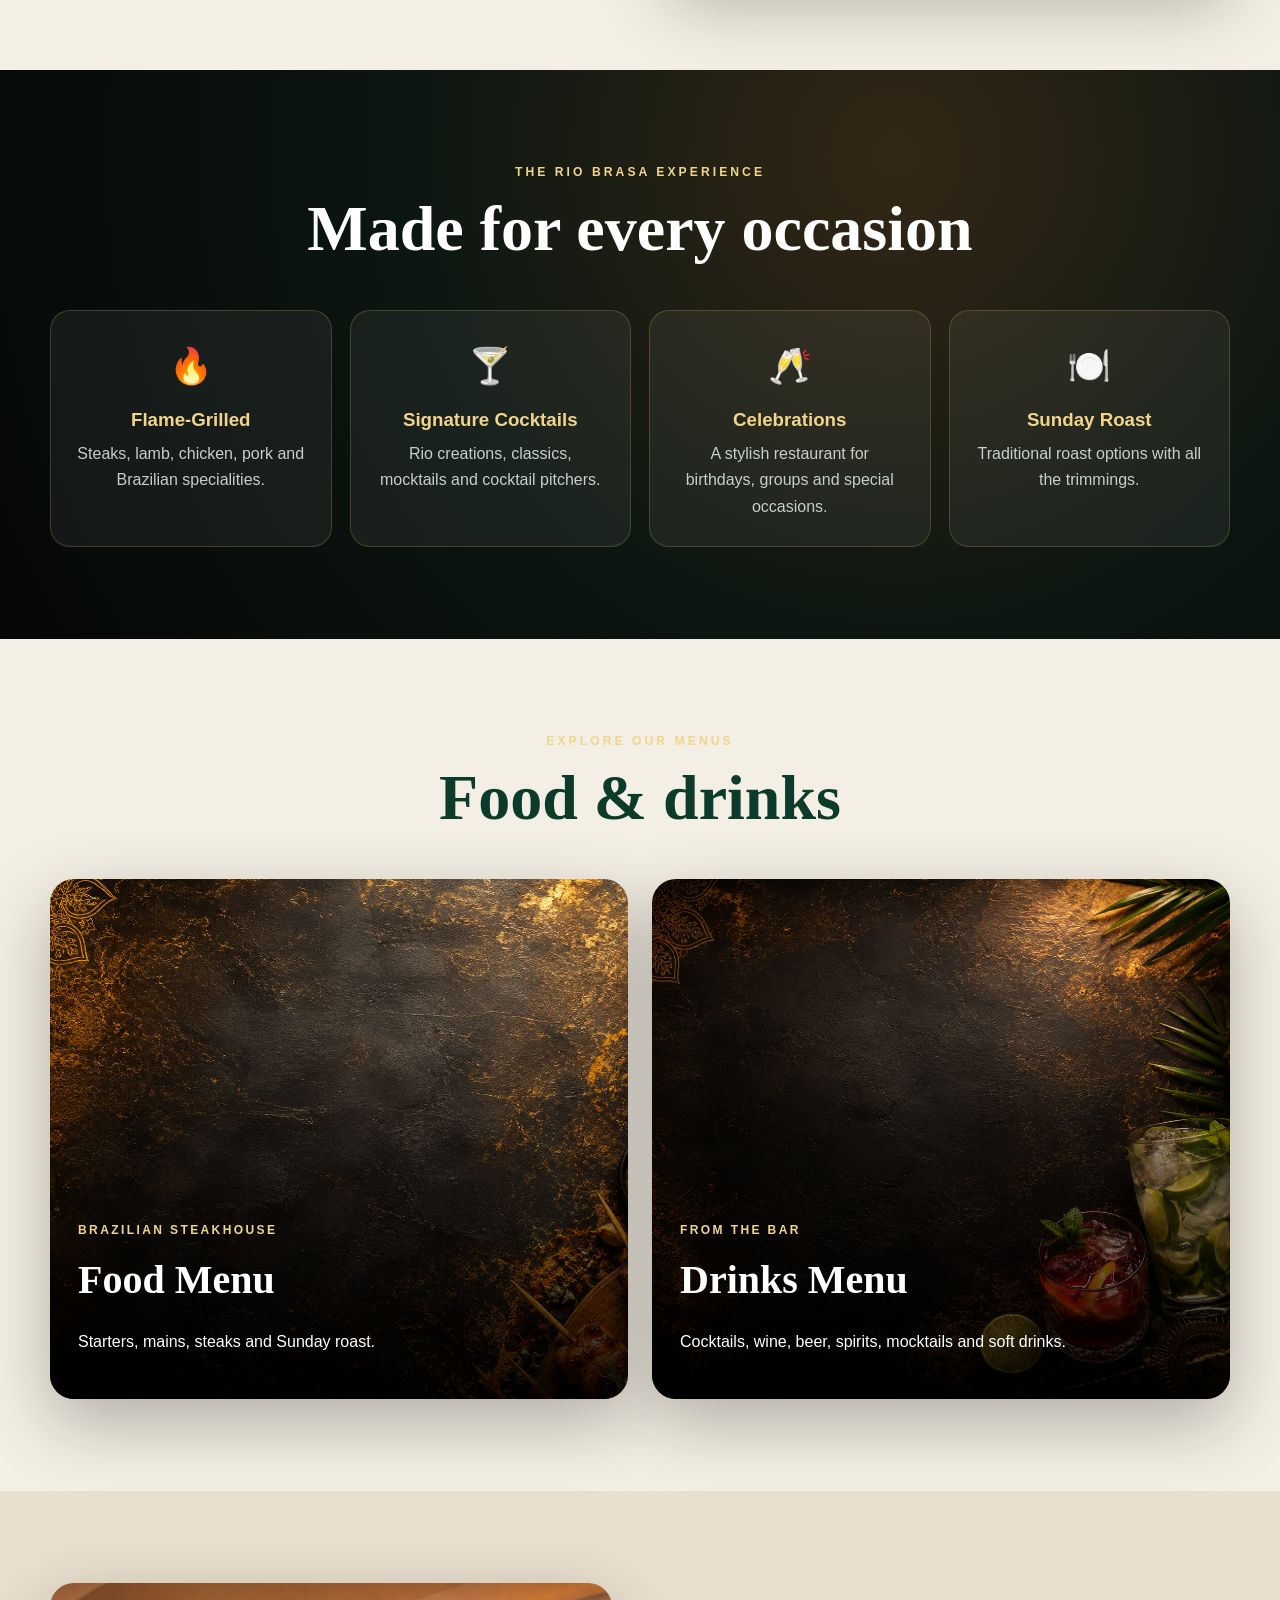
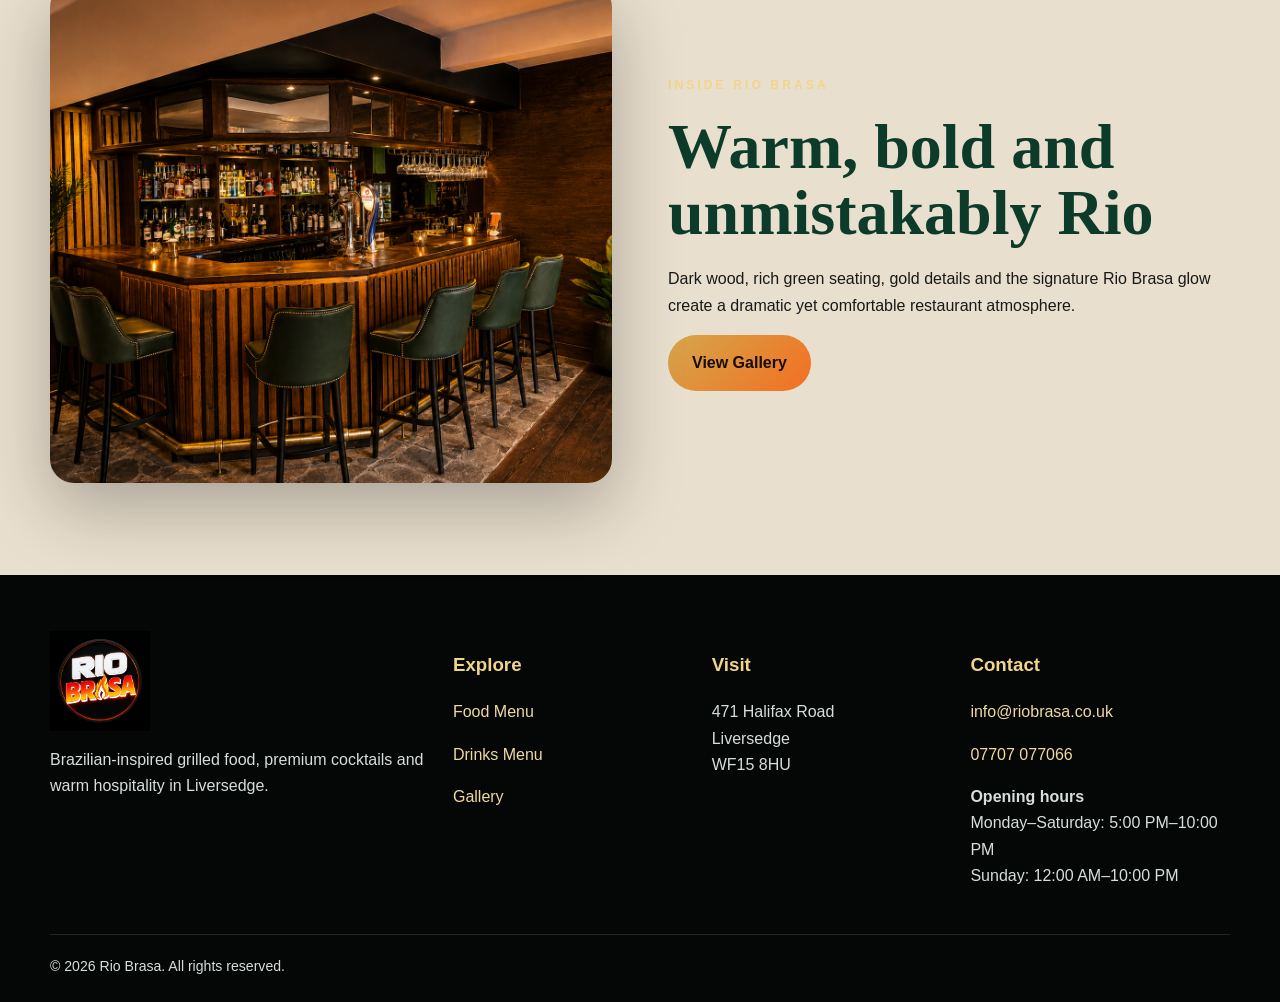
==== commit f5f32dd7: "Modify contact section opening hours Updated opening hours for the restaurant in the footer." ====
--- a/index.html
+++ b/index.html
@@ -65,7 +65,7 @@
     <div><img src="assets/images/logo.png" alt="Rio Brasa"><p>Brazilian-inspired grilled food, premium cocktails and warm hospitality in Liversedge.</p></div>
     <div><h3>Explore</h3><p><a href="food-menu.html">Food Menu</a></p><p><a href="drinks.html">Drinks Menu</a></p><p><a href="gallery.html">Gallery</a></p></div>
     <div><h3>Visit</h3><p>471 Halifax Road<br>Liversedge<br>WF15 8HU</p></div>
-    <div><h3>Contact</h3><p><a href="mailto:info@riobrasa.co.uk">info@riobrasa.co.uk</a></p><p><a href="tel:+447707077066">07707 077066</a></p><p><strong>Opening hours</strong><br>Monday–Friday: 5:00 PM–10:00 PM<br>Saturday–Sunday: 10:00 AM–10:00 PM</p></div>
+    <div><h3>Contact</h3><p><a href="mailto:info@riobrasa.co.uk">info@riobrasa.co.uk</a></p><p><a href="tel:+447707077066">07707 077066</a></p><p><strong>Opening hours</strong><br>Monday–Saturday: 5:00 PM–10:00 PM<br>Sunday: 12:00 AM–10:00 PM</p></div>
   </div>
   <div class="container copy">© 2026 Rio Brasa. All rights reserved.</div>
 </footer>
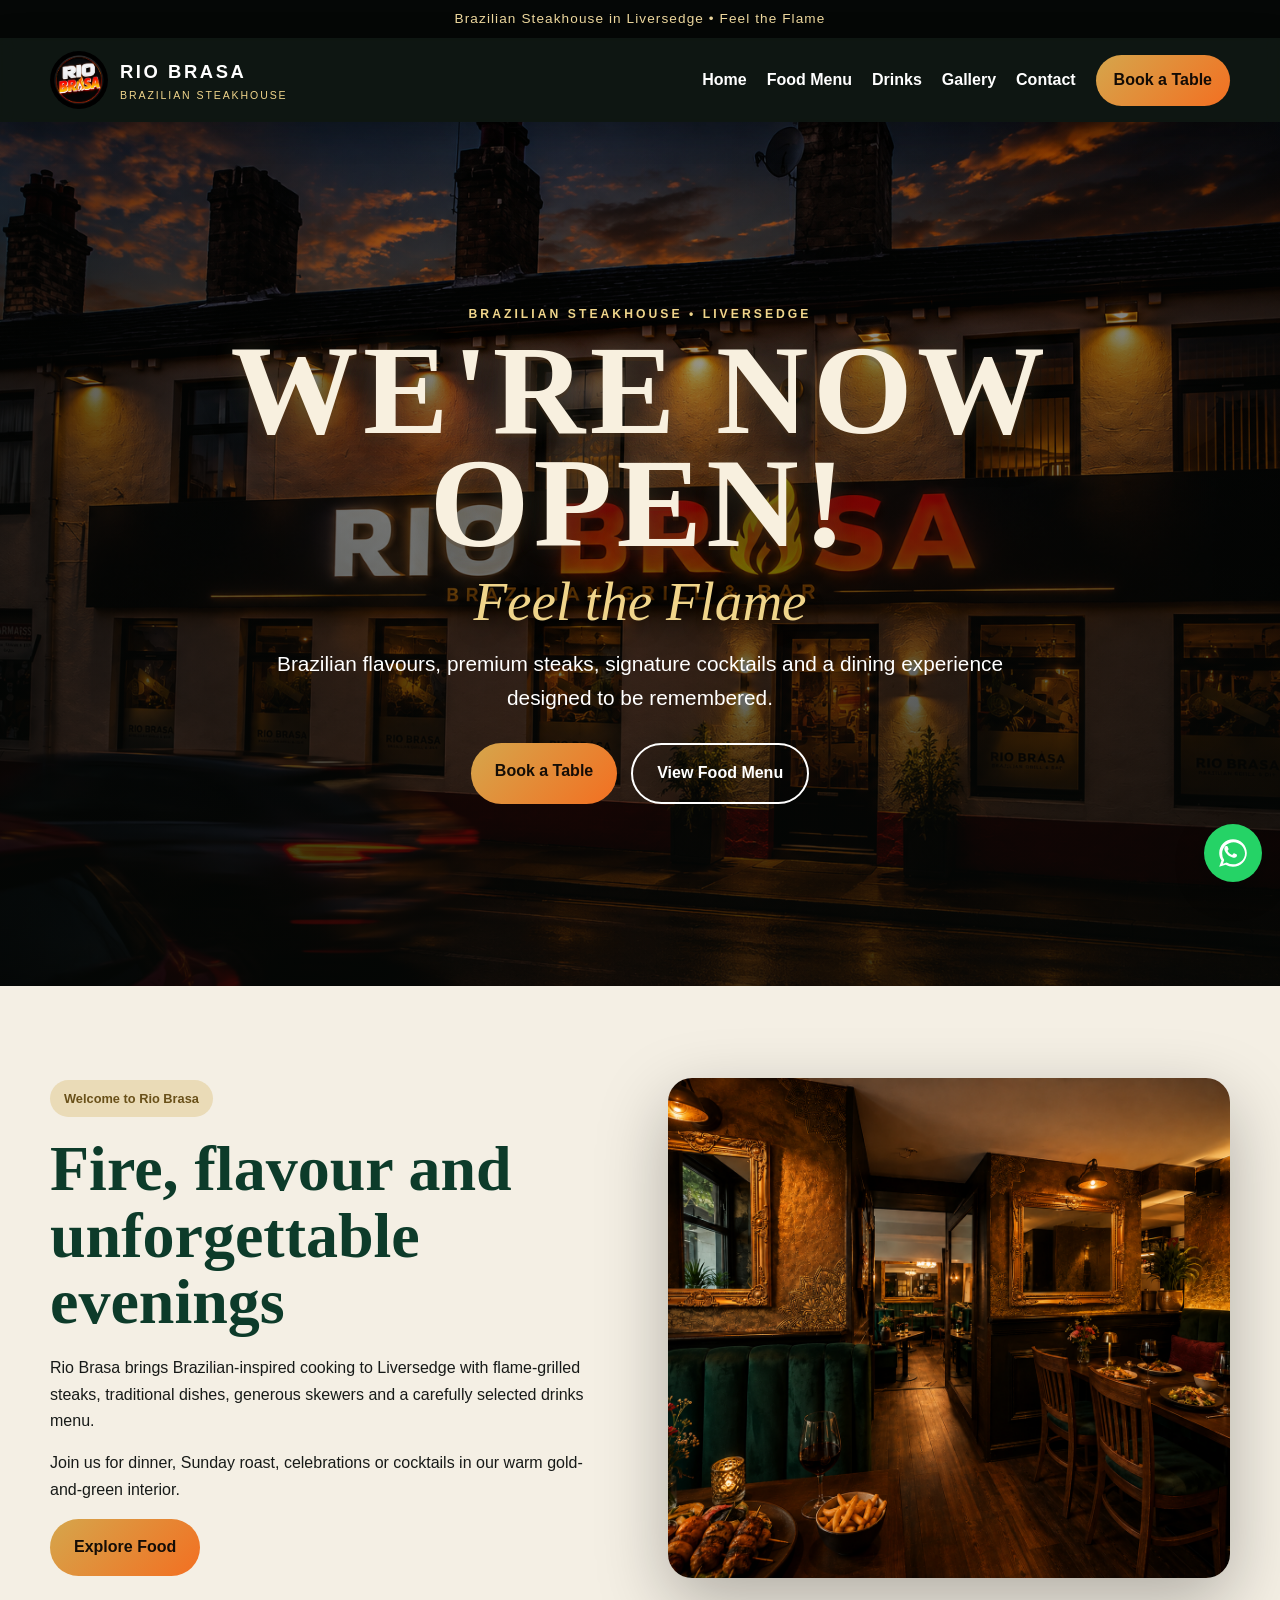
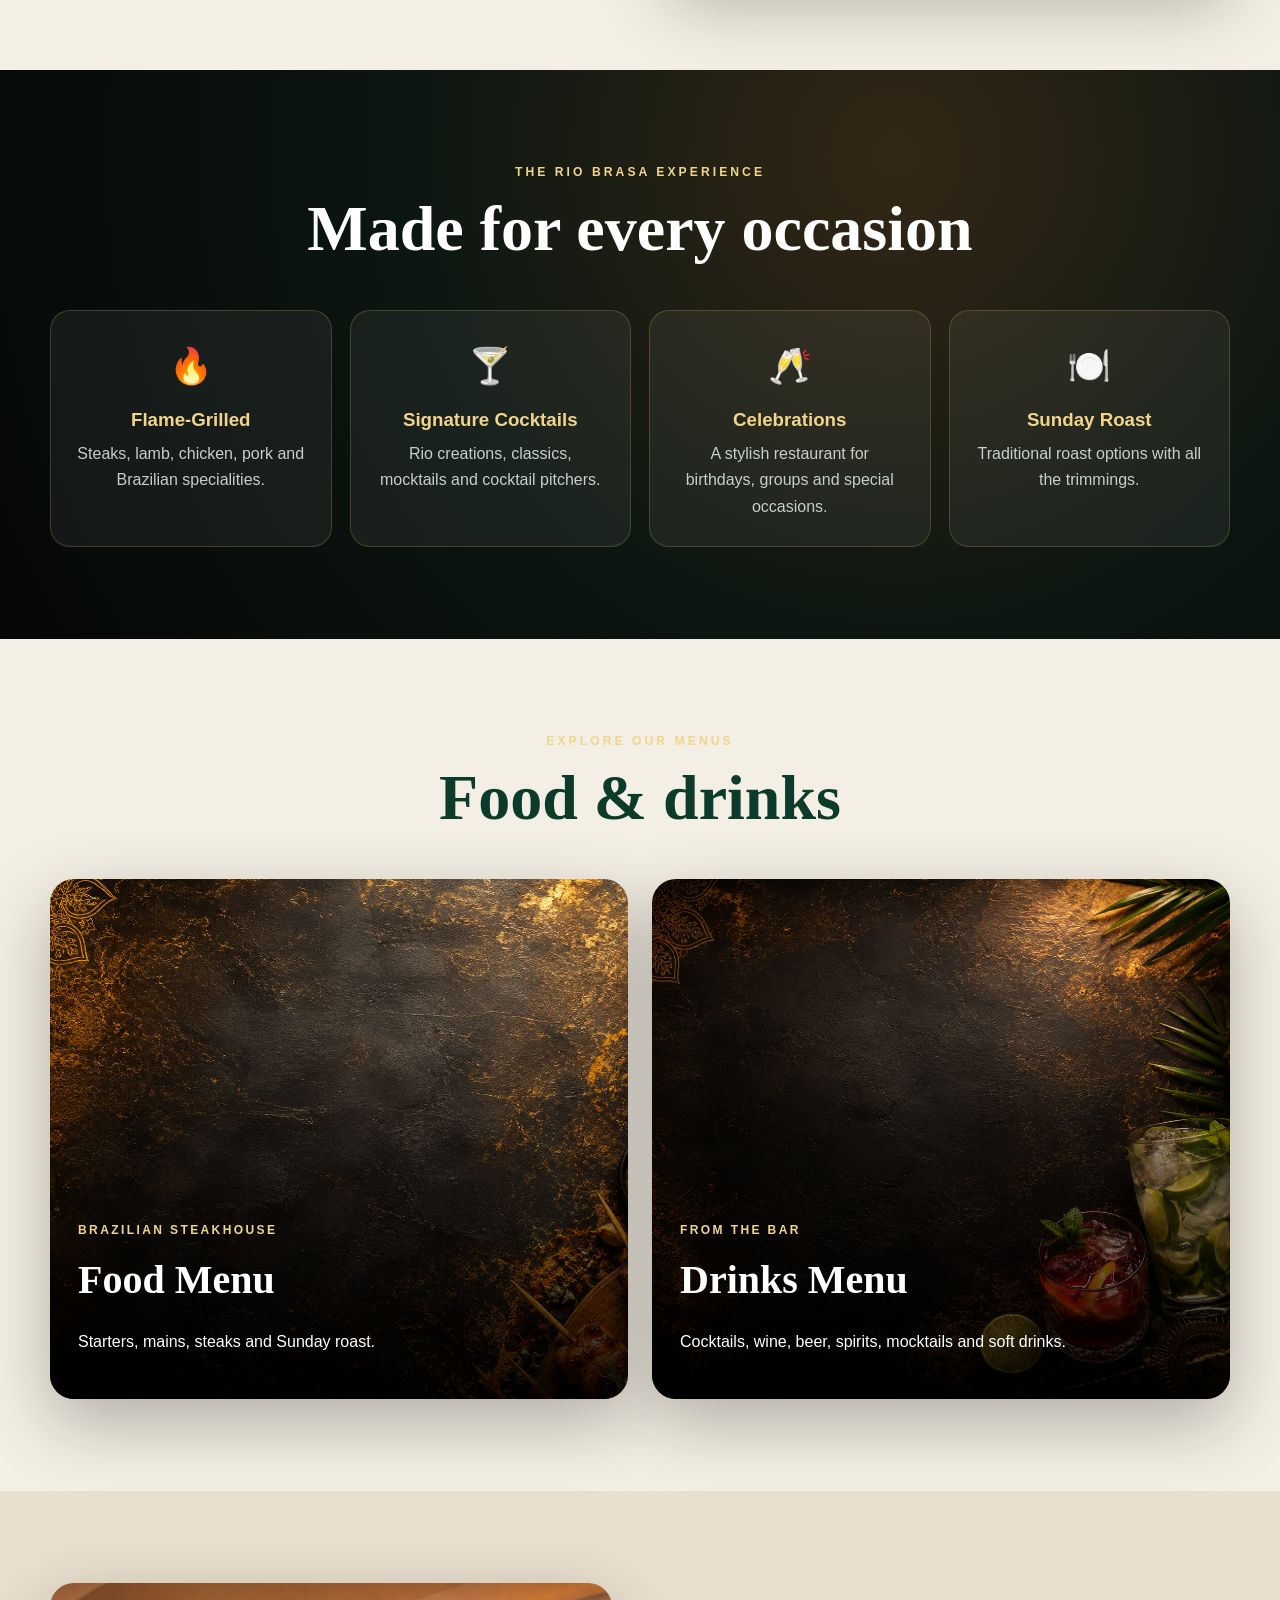
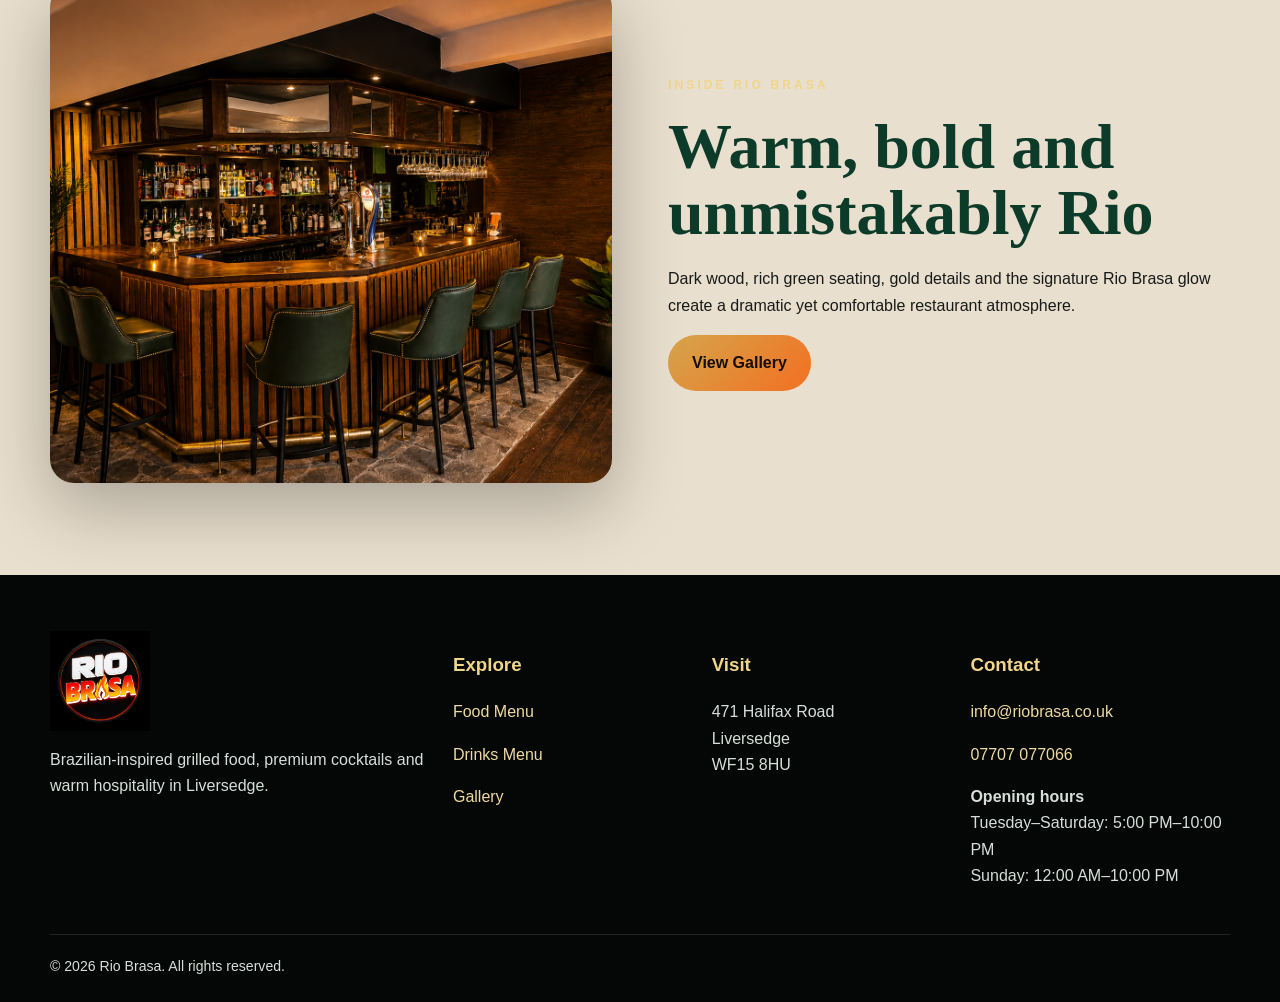
==== commit c012a5e4: "Update contact hours in footer section" ====
--- a/index.html
+++ b/index.html
@@ -65,7 +65,7 @@
     <div><img src="assets/images/logo.png" alt="Rio Brasa"><p>Brazilian-inspired grilled food, premium cocktails and warm hospitality in Liversedge.</p></div>
     <div><h3>Explore</h3><p><a href="food-menu.html">Food Menu</a></p><p><a href="drinks.html">Drinks Menu</a></p><p><a href="gallery.html">Gallery</a></p></div>
     <div><h3>Visit</h3><p>471 Halifax Road<br>Liversedge<br>WF15 8HU</p></div>
-    <div><h3>Contact</h3><p><a href="mailto:info@riobrasa.co.uk">info@riobrasa.co.uk</a></p><p><a href="tel:+447707077066">07707 077066</a></p><p><strong>Opening hours</strong><br>Monday–Saturday: 5:00 PM–10:00 PM<br>Sunday: 12:00 AM–10:00 PM</p></div>
+    <div><h3>Contact</h3><p><a href="mailto:info@riobrasa.co.uk">info@riobrasa.co.uk</a></p><p><a href="tel:+447707077066">07707 077066</a></p><p><strong>Opening hours</strong><br>Tuesday–Saturday: 5:00 PM–10:00 PM<br>Sunday: 12:00 AM–10:00 PM</p></div>
   </div>
   <div class="container copy">© 2026 Rio Brasa. All rights reserved.</div>
 </footer>
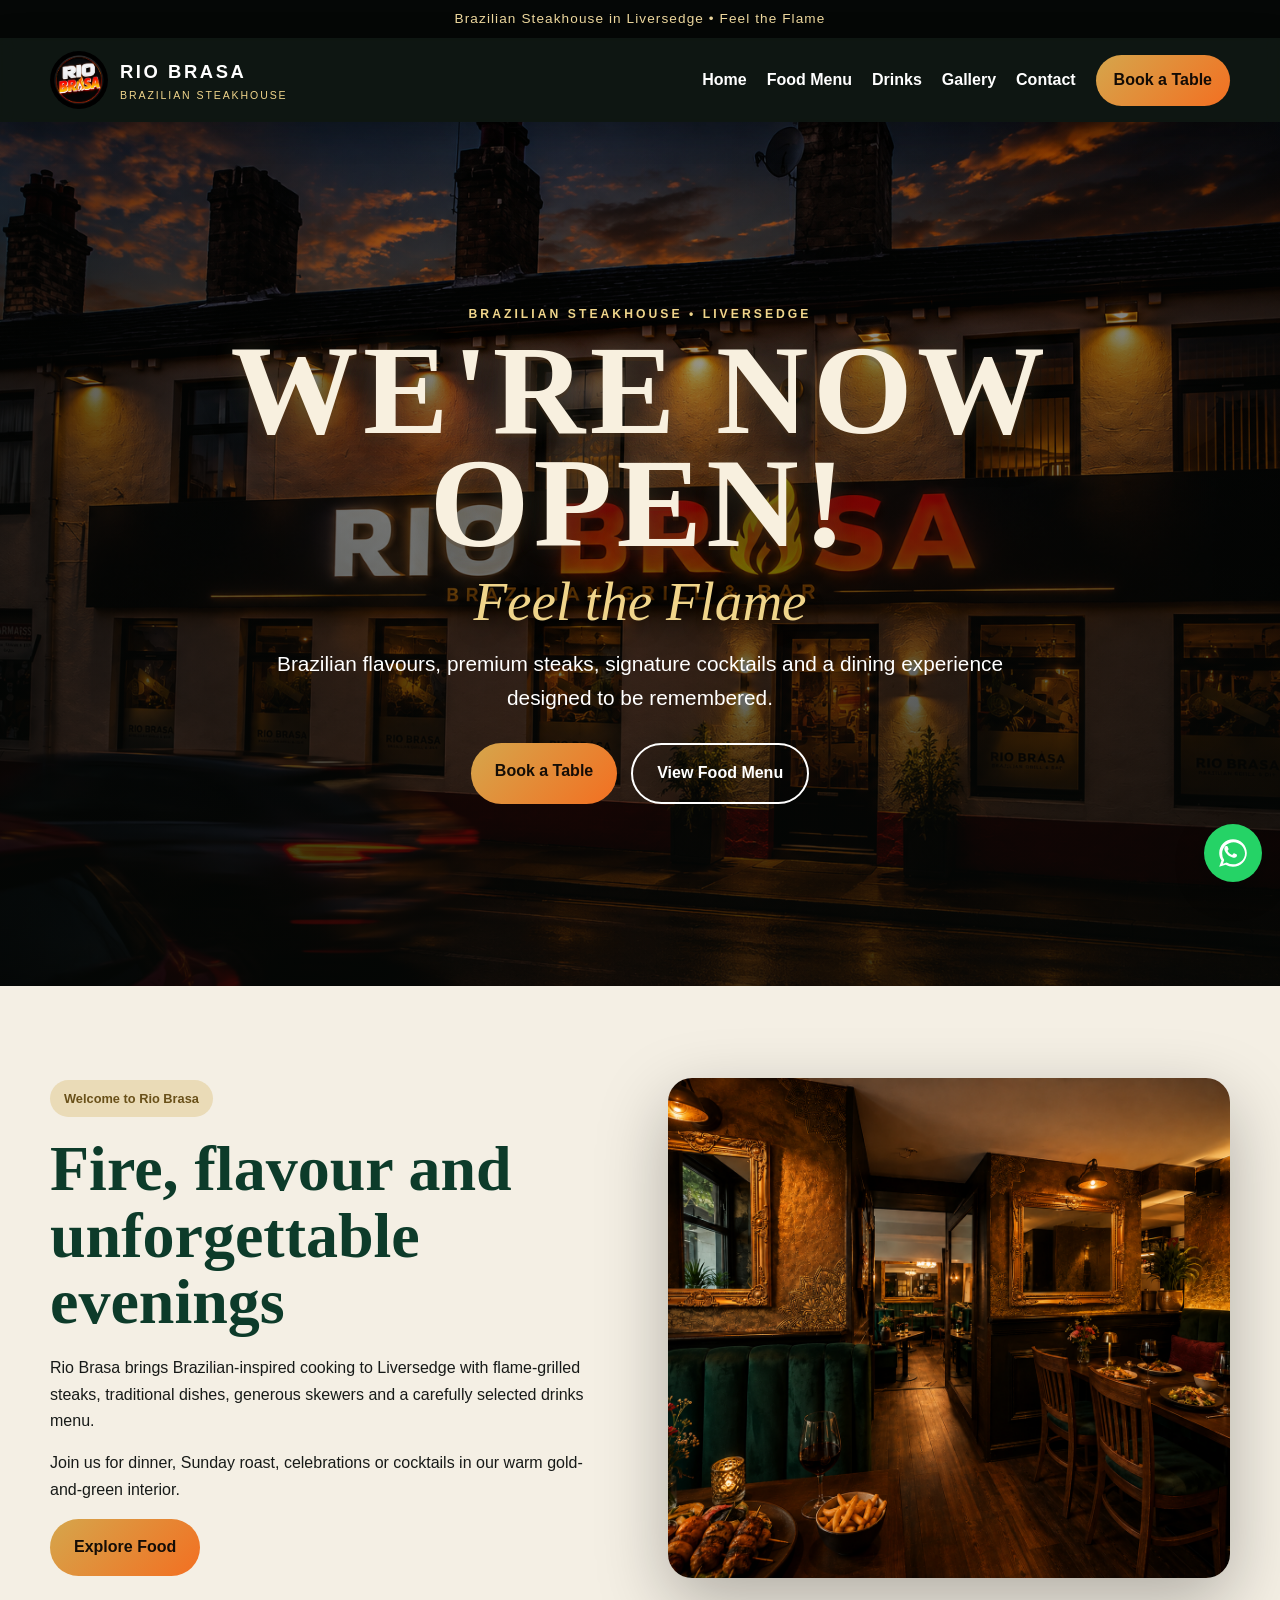
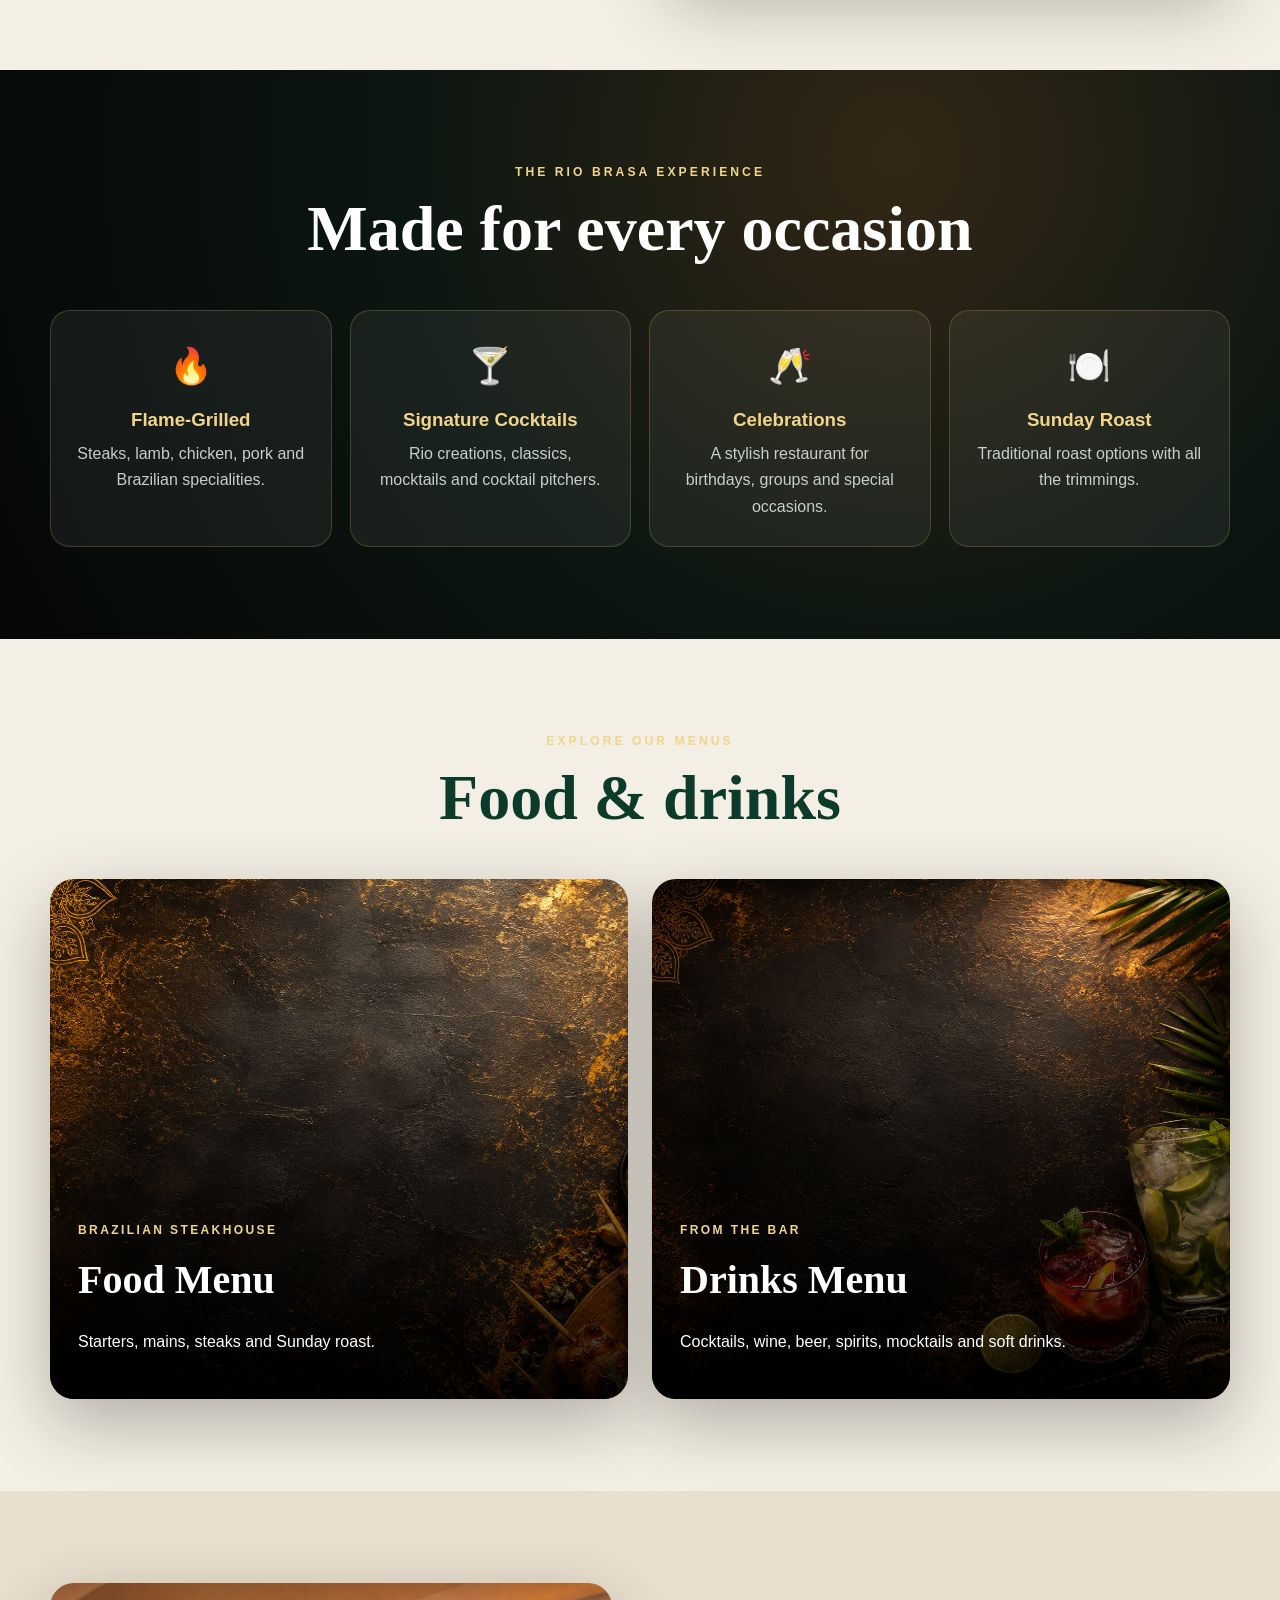
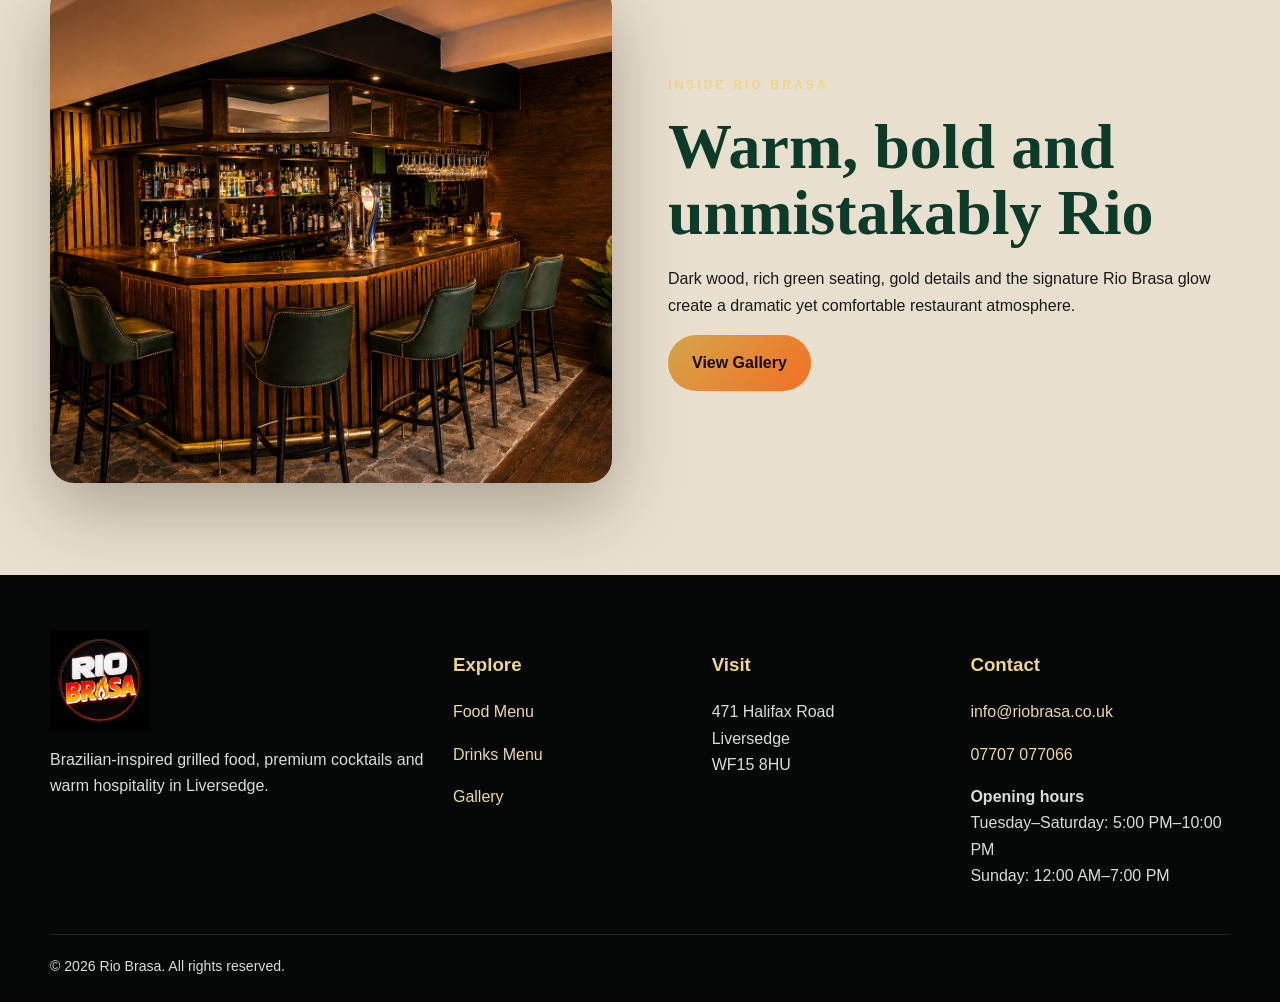
==== commit 3ec893cc: "Change Sunday opening hours in footer Updated Sunday opening hours from 10:00 PM to 7:00 PM." ====
--- a/index.html
+++ b/index.html
@@ -65,7 +65,7 @@
     <div><img src="assets/images/logo.png" alt="Rio Brasa"><p>Brazilian-inspired grilled food, premium cocktails and warm hospitality in Liversedge.</p></div>
     <div><h3>Explore</h3><p><a href="food-menu.html">Food Menu</a></p><p><a href="drinks.html">Drinks Menu</a></p><p><a href="gallery.html">Gallery</a></p></div>
     <div><h3>Visit</h3><p>471 Halifax Road<br>Liversedge<br>WF15 8HU</p></div>
-    <div><h3>Contact</h3><p><a href="mailto:info@riobrasa.co.uk">info@riobrasa.co.uk</a></p><p><a href="tel:+447707077066">07707 077066</a></p><p><strong>Opening hours</strong><br>Tuesday–Saturday: 5:00 PM–10:00 PM<br>Sunday: 12:00 AM–10:00 PM</p></div>
+    <div><h3>Contact</h3><p><a href="mailto:info@riobrasa.co.uk">info@riobrasa.co.uk</a></p><p><a href="tel:+447707077066">07707 077066</a></p><p><strong>Opening hours</strong><br>Tuesday–Saturday: 5:00 PM–10:00 PM<br>Sunday: 12:00 AM–7:00 PM</p></div>
   </div>
   <div class="container copy">© 2026 Rio Brasa. All rights reserved.</div>
 </footer>
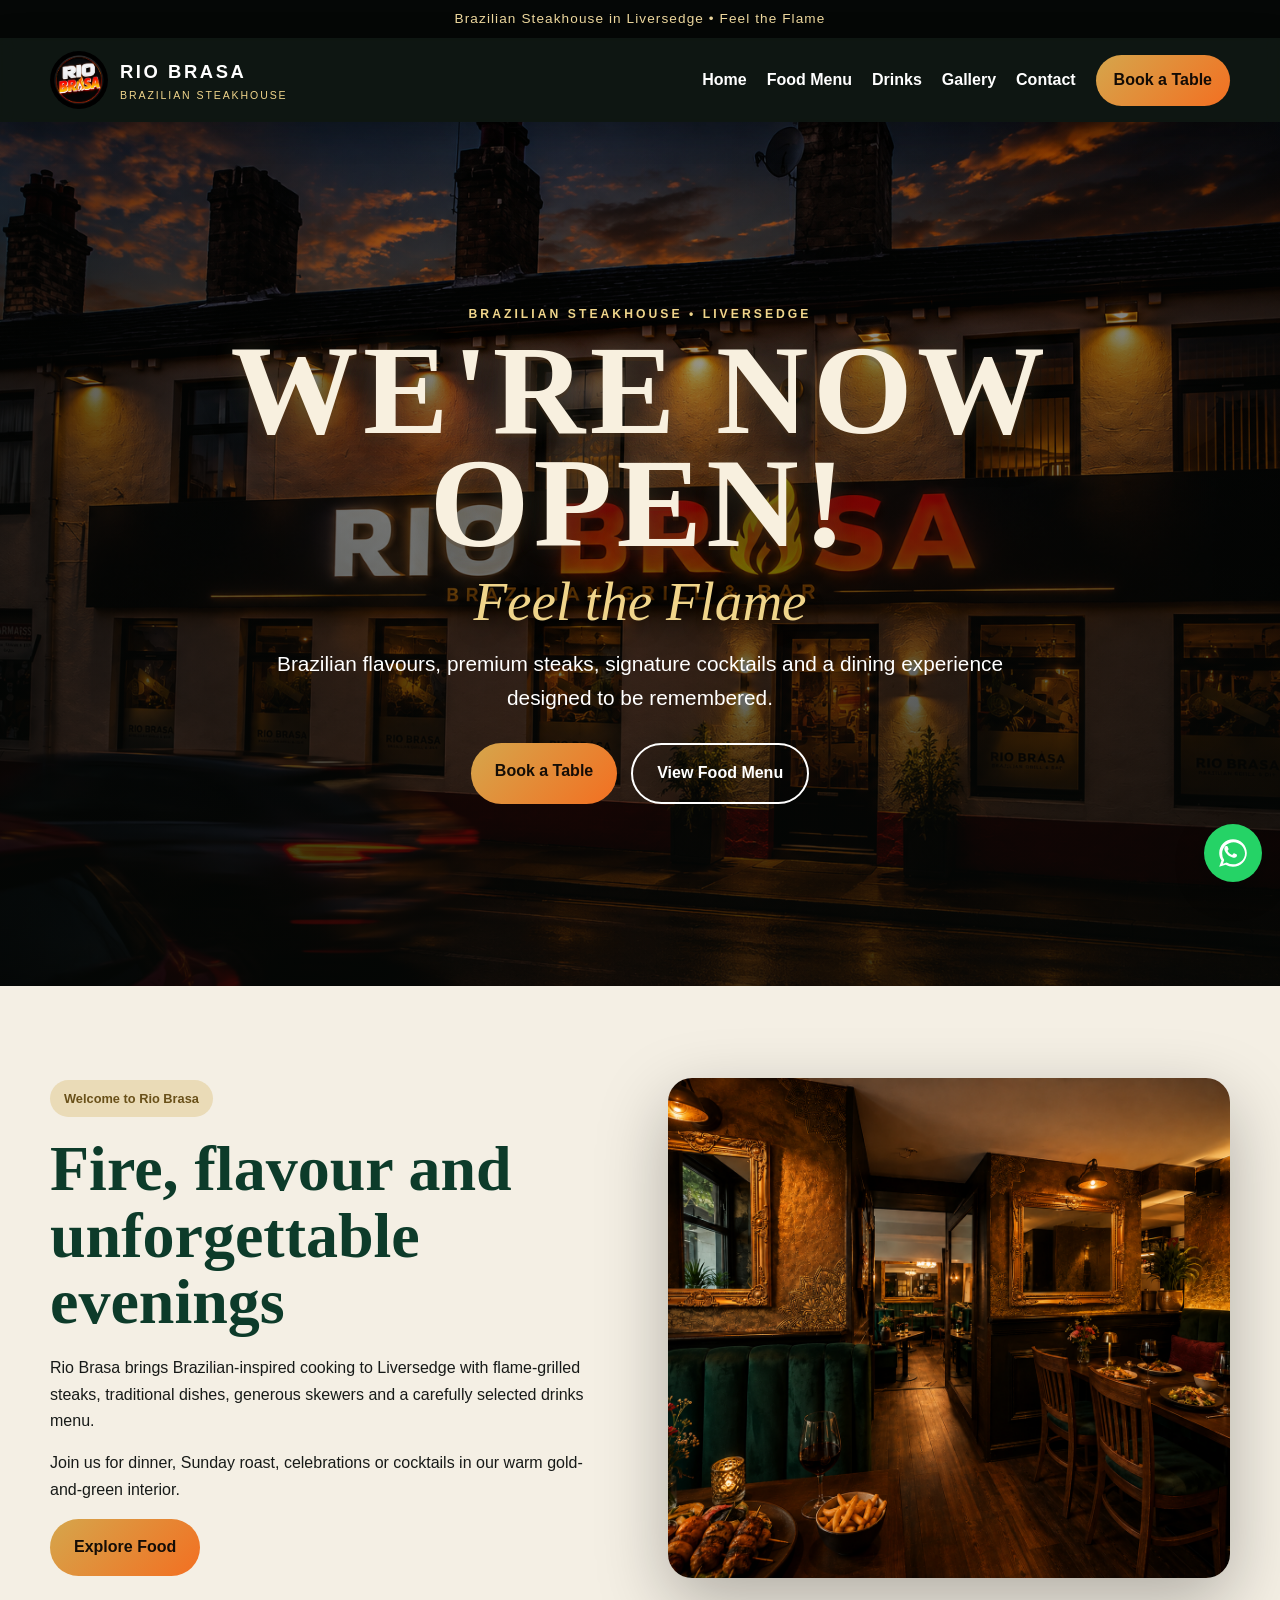
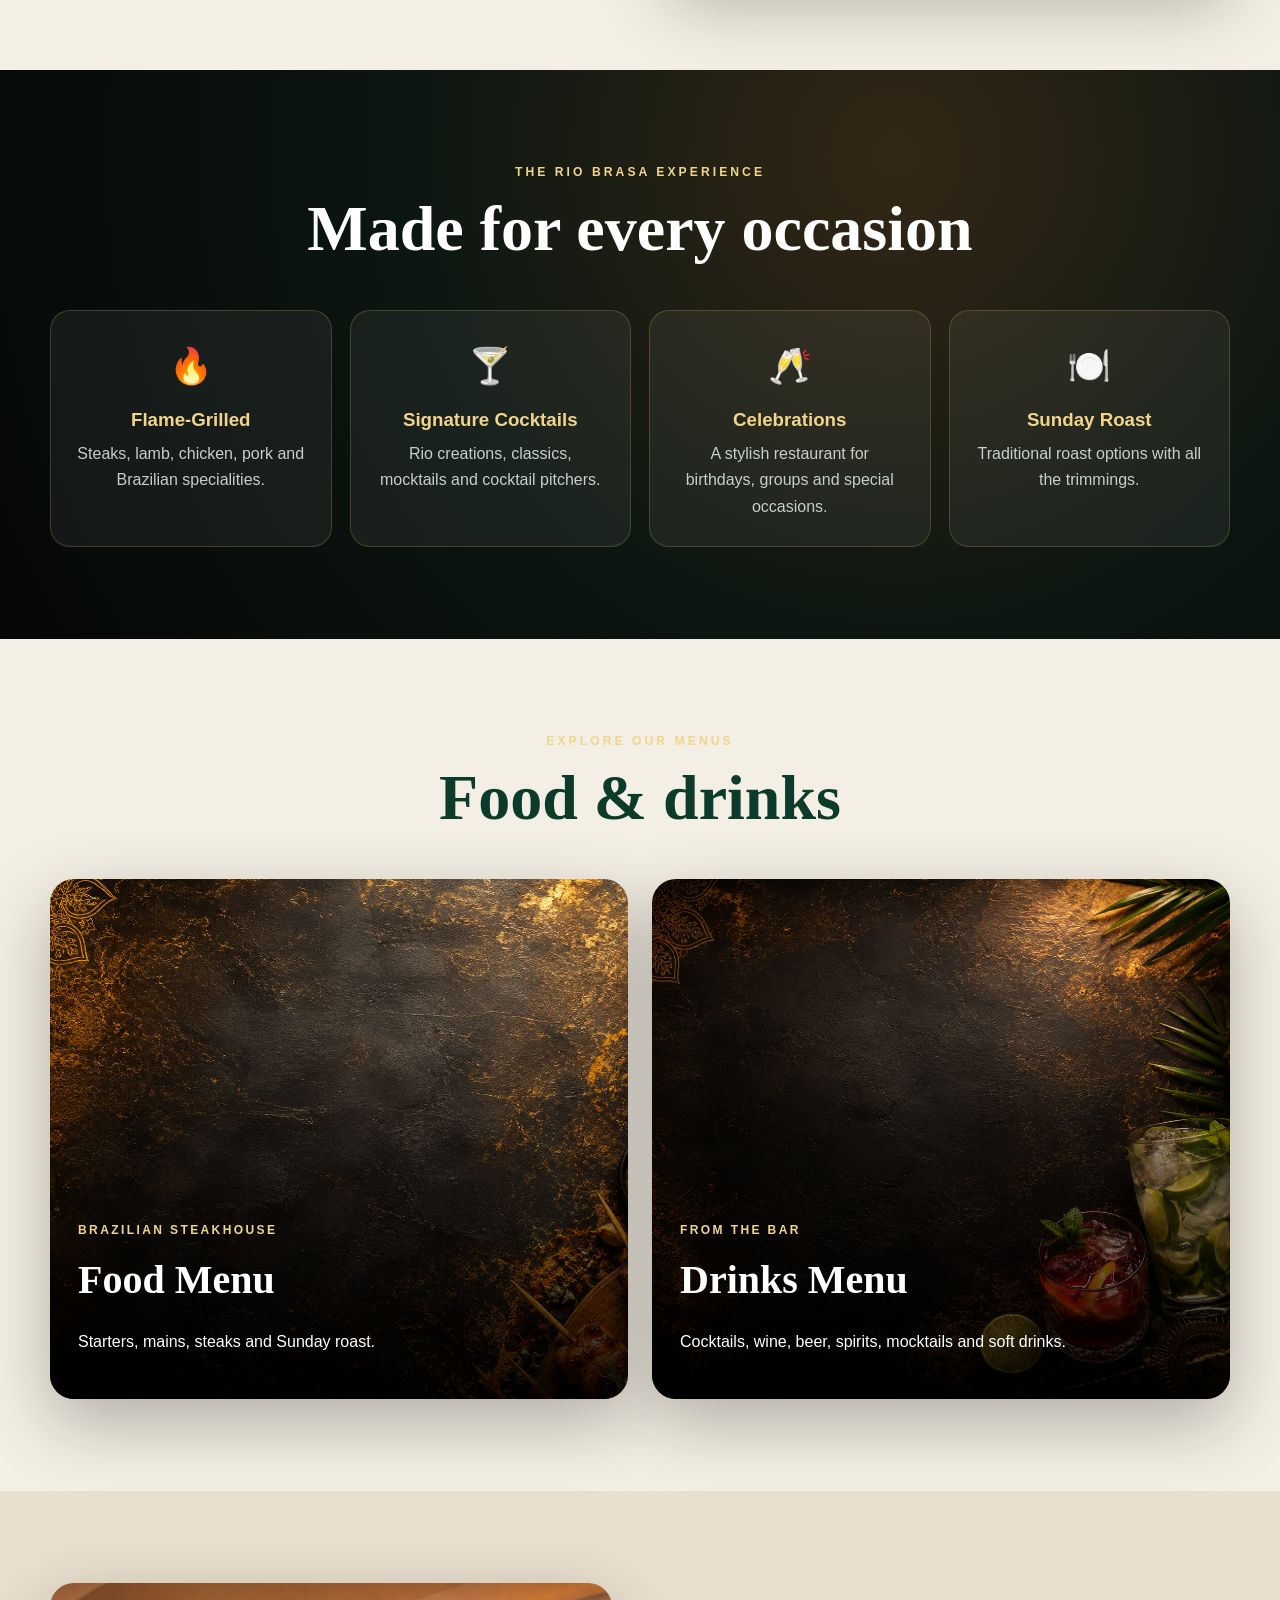
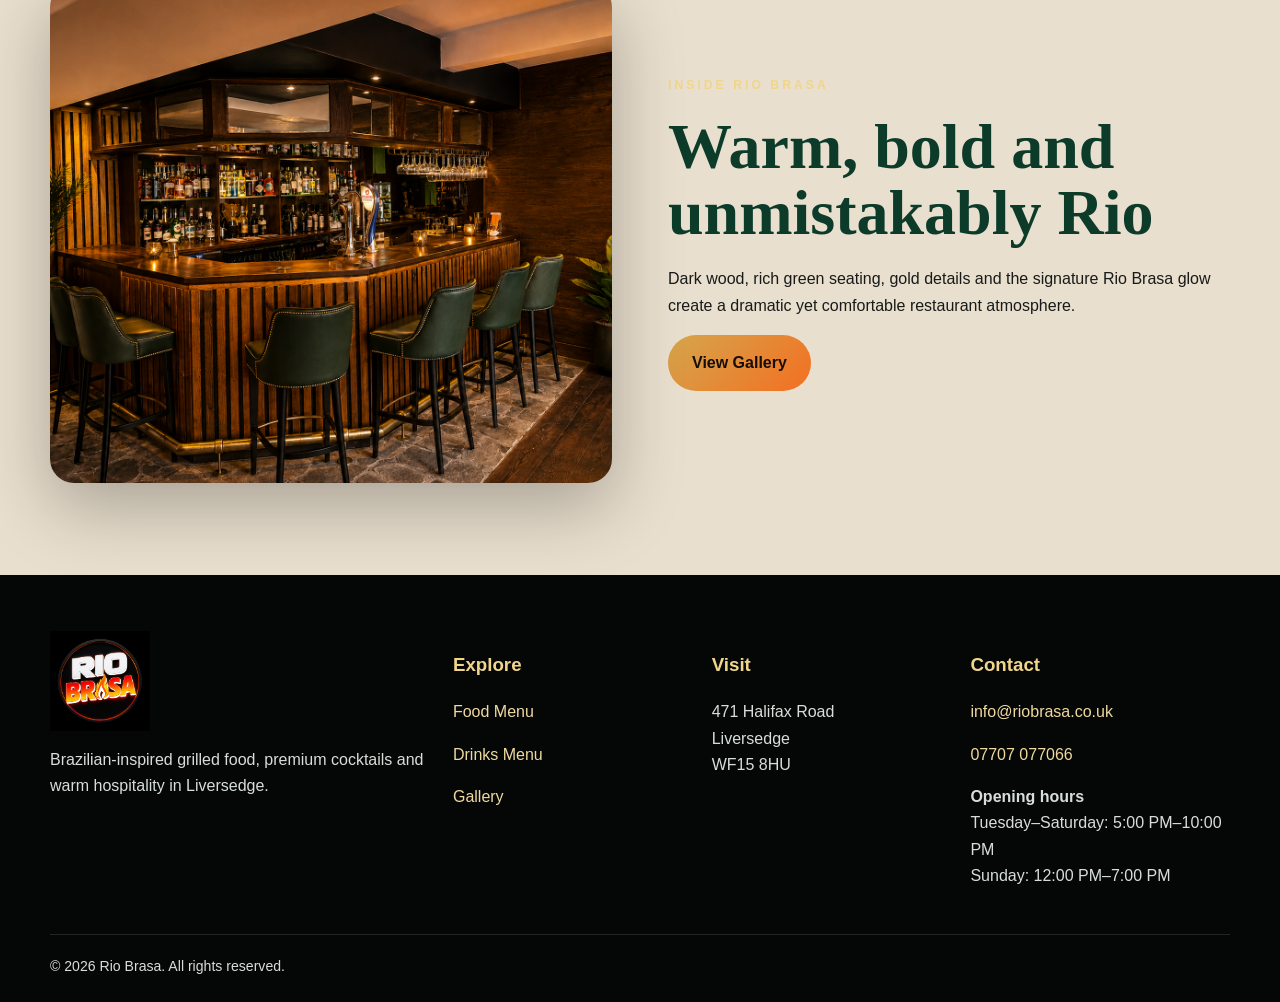
==== commit 3fceba90: "Update index.html" ====
--- a/index.html
+++ b/index.html
@@ -65,7 +65,7 @@
     <div><img src="assets/images/logo.png" alt="Rio Brasa"><p>Brazilian-inspired grilled food, premium cocktails and warm hospitality in Liversedge.</p></div>
     <div><h3>Explore</h3><p><a href="food-menu.html">Food Menu</a></p><p><a href="drinks.html">Drinks Menu</a></p><p><a href="gallery.html">Gallery</a></p></div>
     <div><h3>Visit</h3><p>471 Halifax Road<br>Liversedge<br>WF15 8HU</p></div>
-    <div><h3>Contact</h3><p><a href="mailto:info@riobrasa.co.uk">info@riobrasa.co.uk</a></p><p><a href="tel:+447707077066">07707 077066</a></p><p><strong>Opening hours</strong><br>Tuesday–Saturday: 5:00 PM–10:00 PM<br>Sunday: 12:00 AM–7:00 PM</p></div>
+    <div><h3>Contact</h3><p><a href="mailto:info@riobrasa.co.uk">info@riobrasa.co.uk</a></p><p><a href="tel:+447707077066">07707 077066</a></p><p><strong>Opening hours</strong><br>Tuesday–Saturday: 5:00 PM–10:00 PM<br>Sunday: 12:00 PM–7:00 PM</p></div>
   </div>
   <div class="container copy">© 2026 Rio Brasa. All rights reserved.</div>
 </footer>
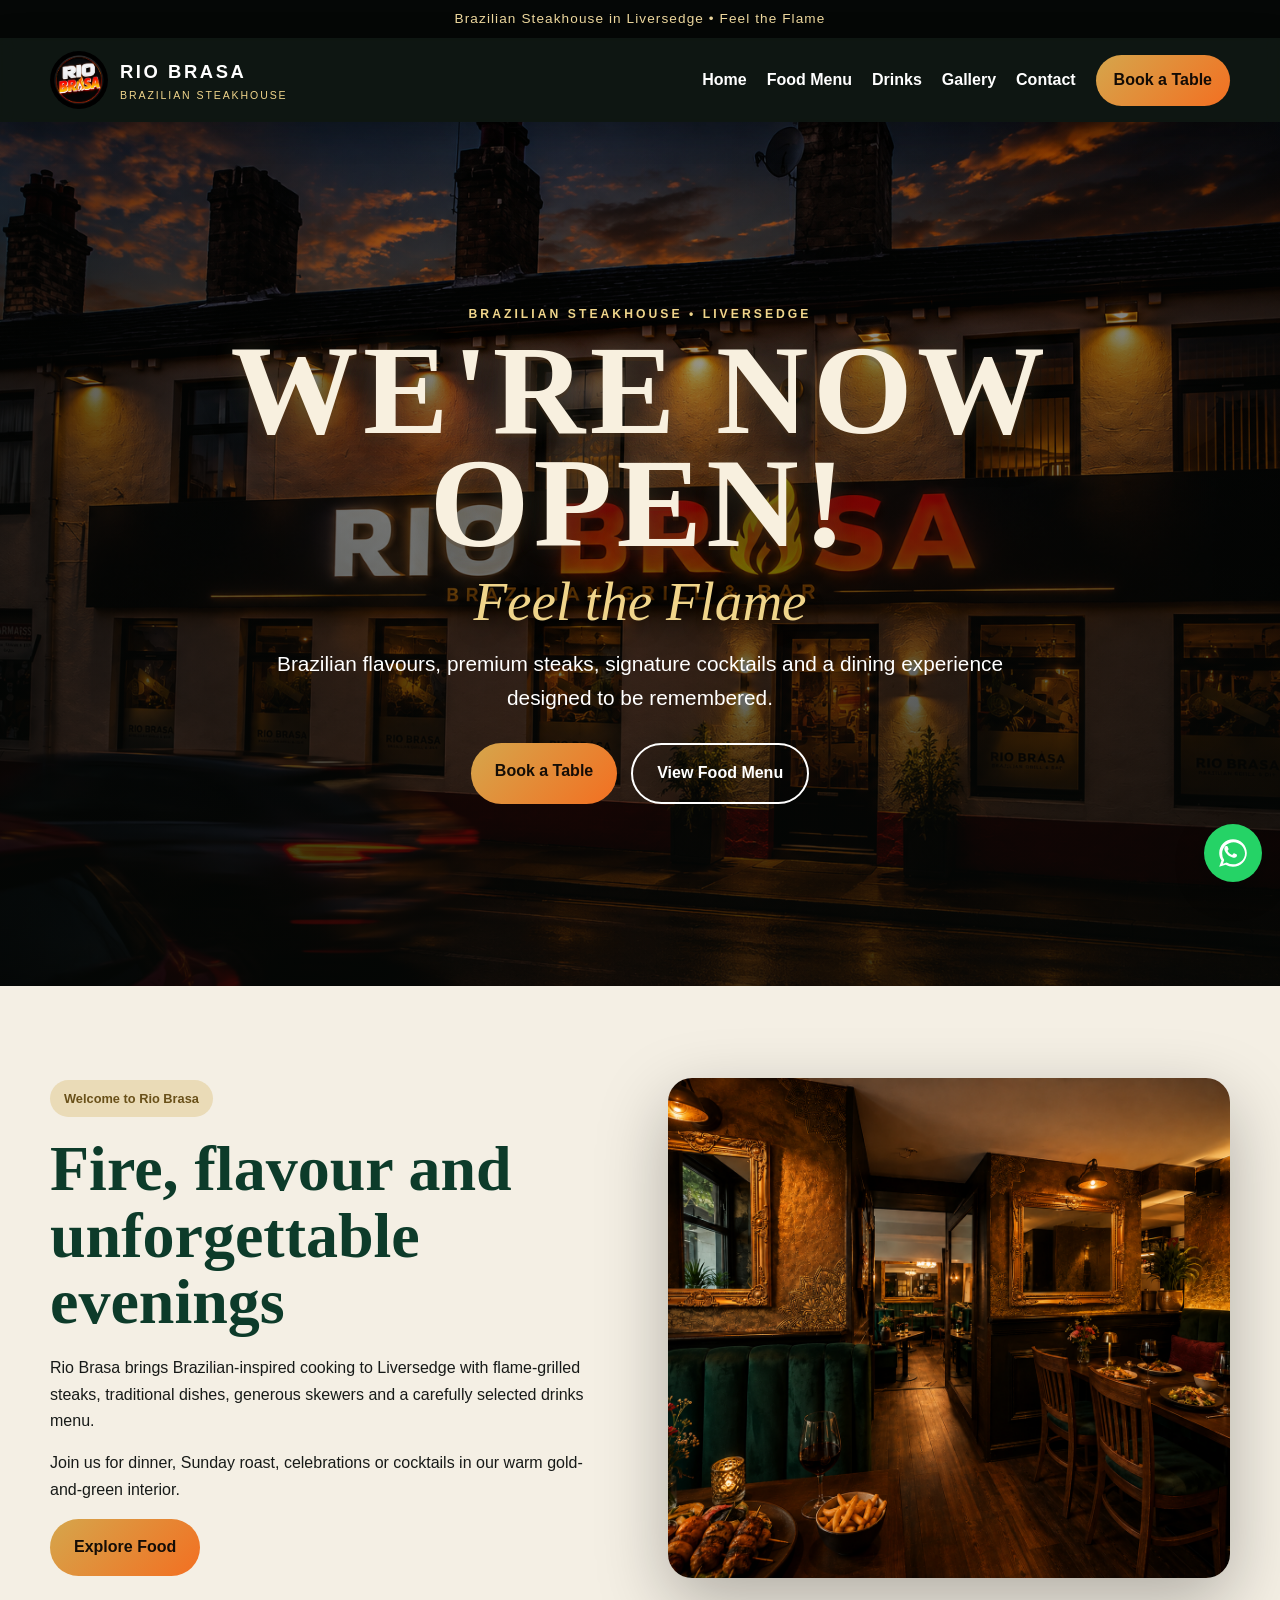
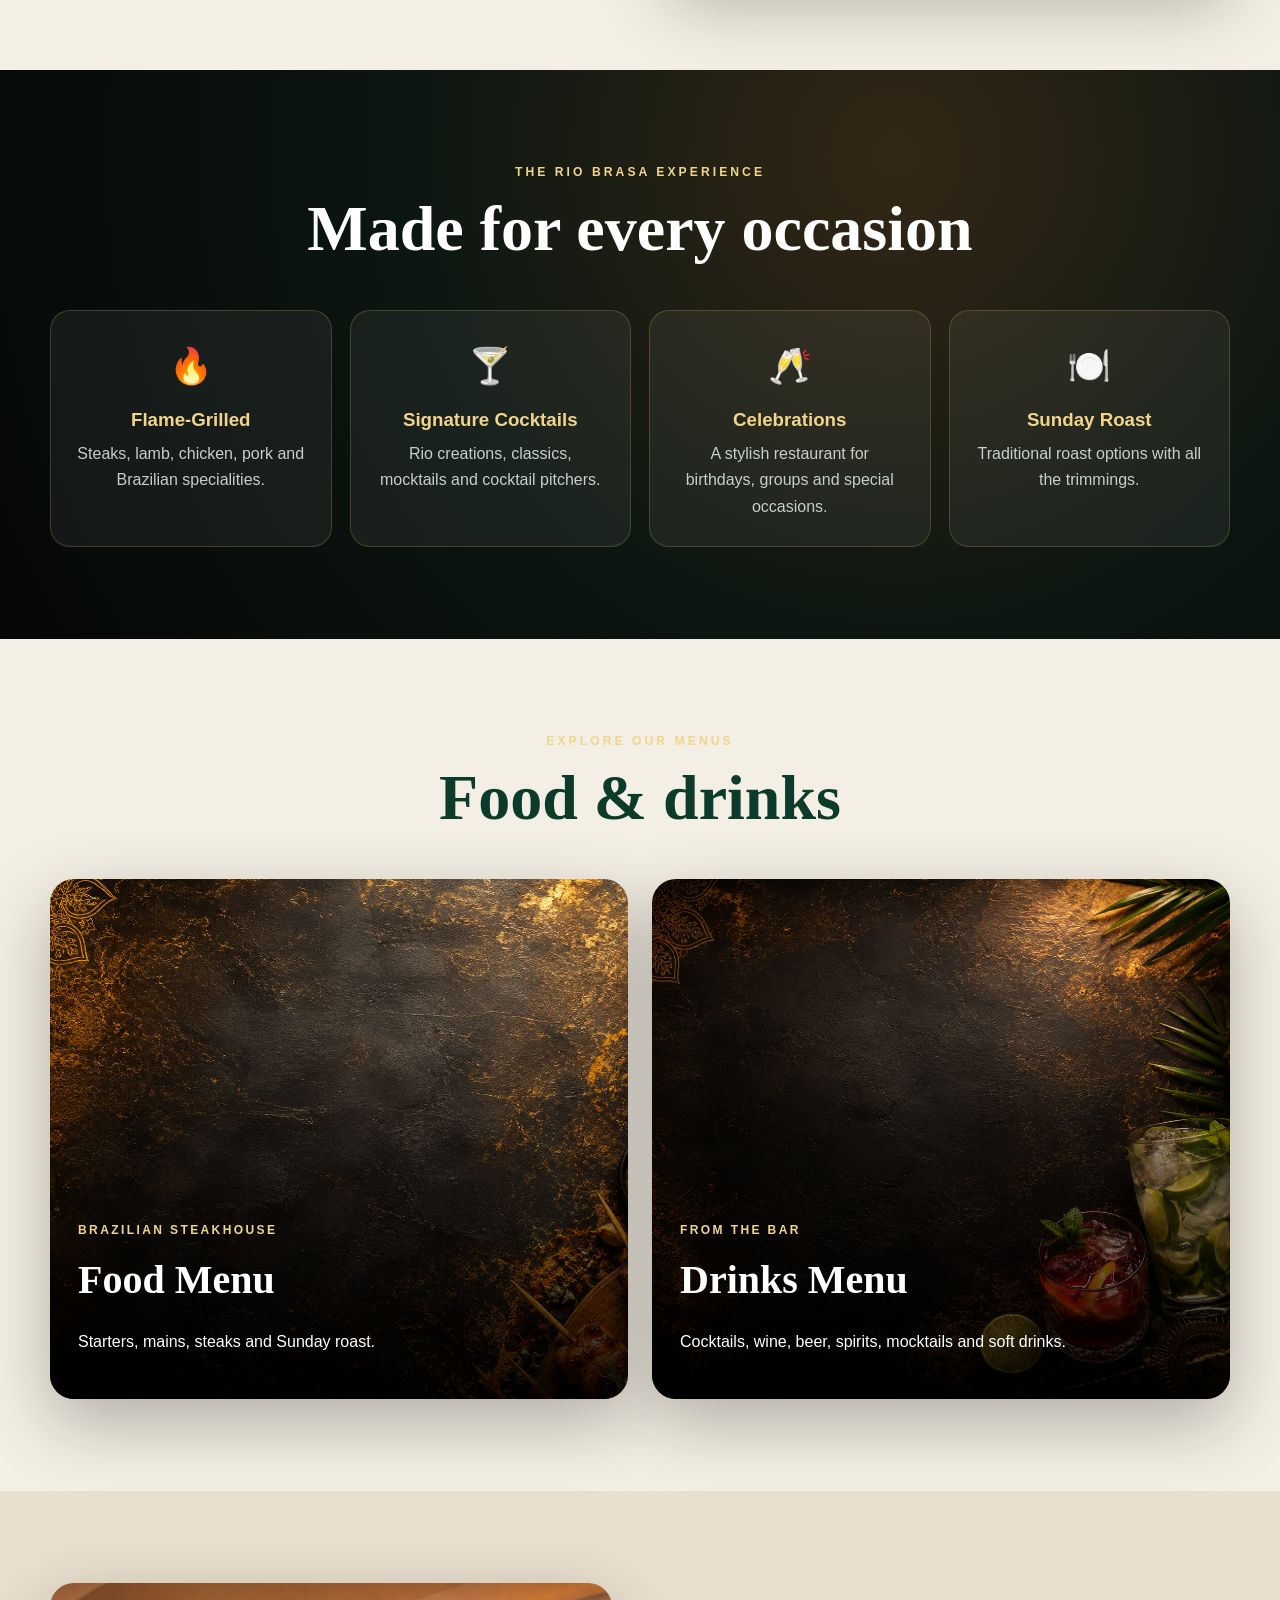
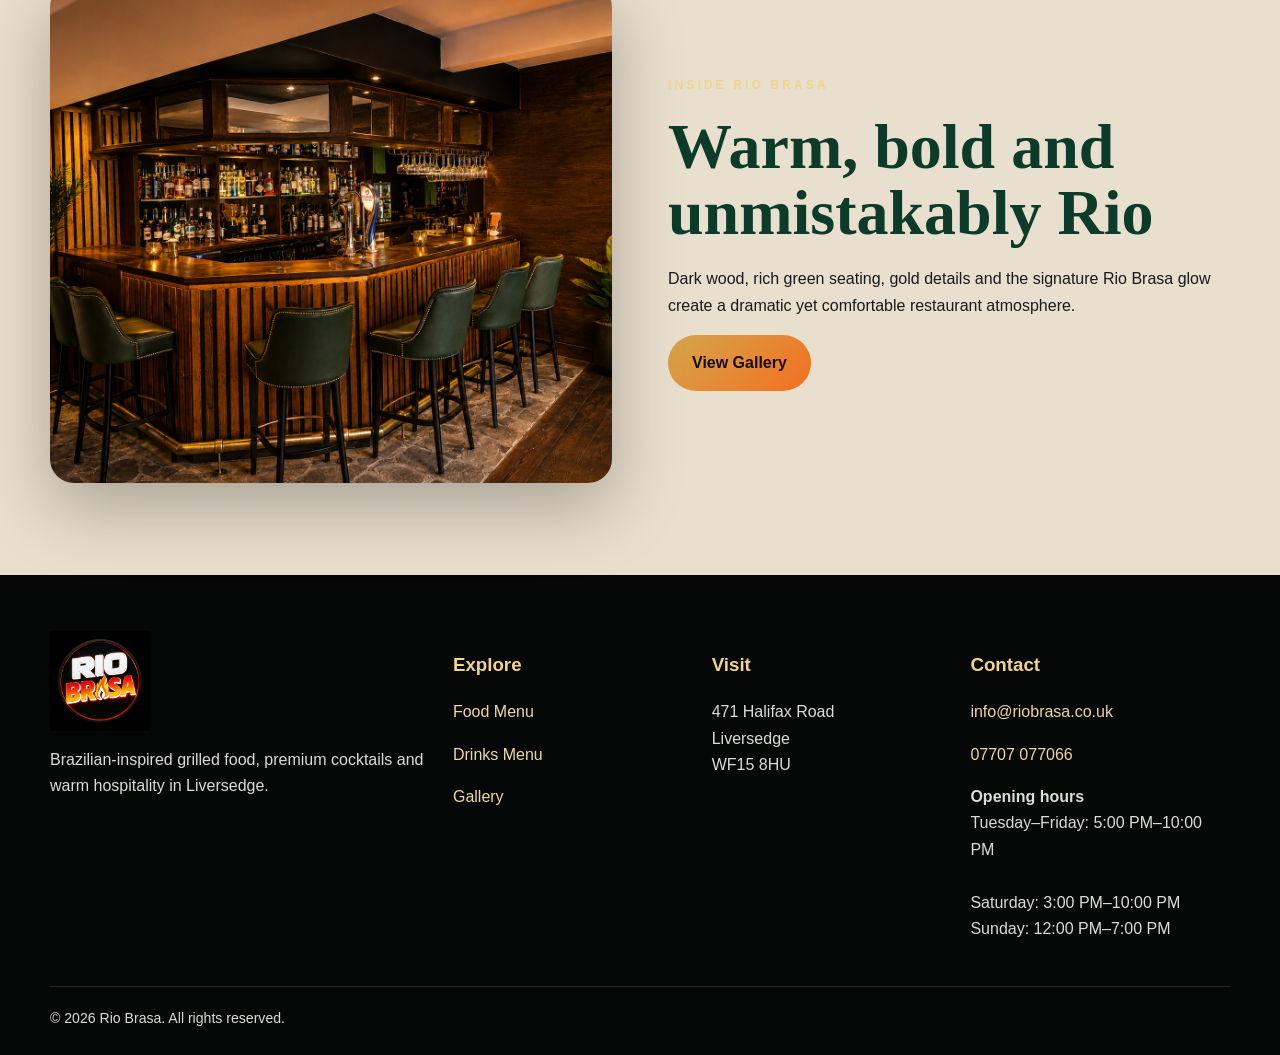
==== commit 828024c4: "Modify contact section opening hours Updated opening hours for Tuesday to Saturday." ====
--- a/index.html
+++ b/index.html
@@ -65,7 +65,7 @@
     <div><img src="assets/images/logo.png" alt="Rio Brasa"><p>Brazilian-inspired grilled food, premium cocktails and warm hospitality in Liversedge.</p></div>
     <div><h3>Explore</h3><p><a href="food-menu.html">Food Menu</a></p><p><a href="drinks.html">Drinks Menu</a></p><p><a href="gallery.html">Gallery</a></p></div>
     <div><h3>Visit</h3><p>471 Halifax Road<br>Liversedge<br>WF15 8HU</p></div>
-    <div><h3>Contact</h3><p><a href="mailto:info@riobrasa.co.uk">info@riobrasa.co.uk</a></p><p><a href="tel:+447707077066">07707 077066</a></p><p><strong>Opening hours</strong><br>Tuesday–Saturday: 5:00 PM–10:00 PM<br>Sunday: 12:00 PM–7:00 PM</p></div>
+    <div><h3>Contact</h3><p><a href="mailto:info@riobrasa.co.uk">info@riobrasa.co.uk</a></p><p><a href="tel:+447707077066">07707 077066</a></p><p><strong>Opening hours</strong><br>Tuesday–Friday: 5:00 PM–10:00 PM<br><br>Saturday: 3:00 PM–10:00 PM<br>Sunday: 12:00 PM–7:00 PM</p></div>
   </div>
   <div class="container copy">© 2026 Rio Brasa. All rights reserved.</div>
 </footer>
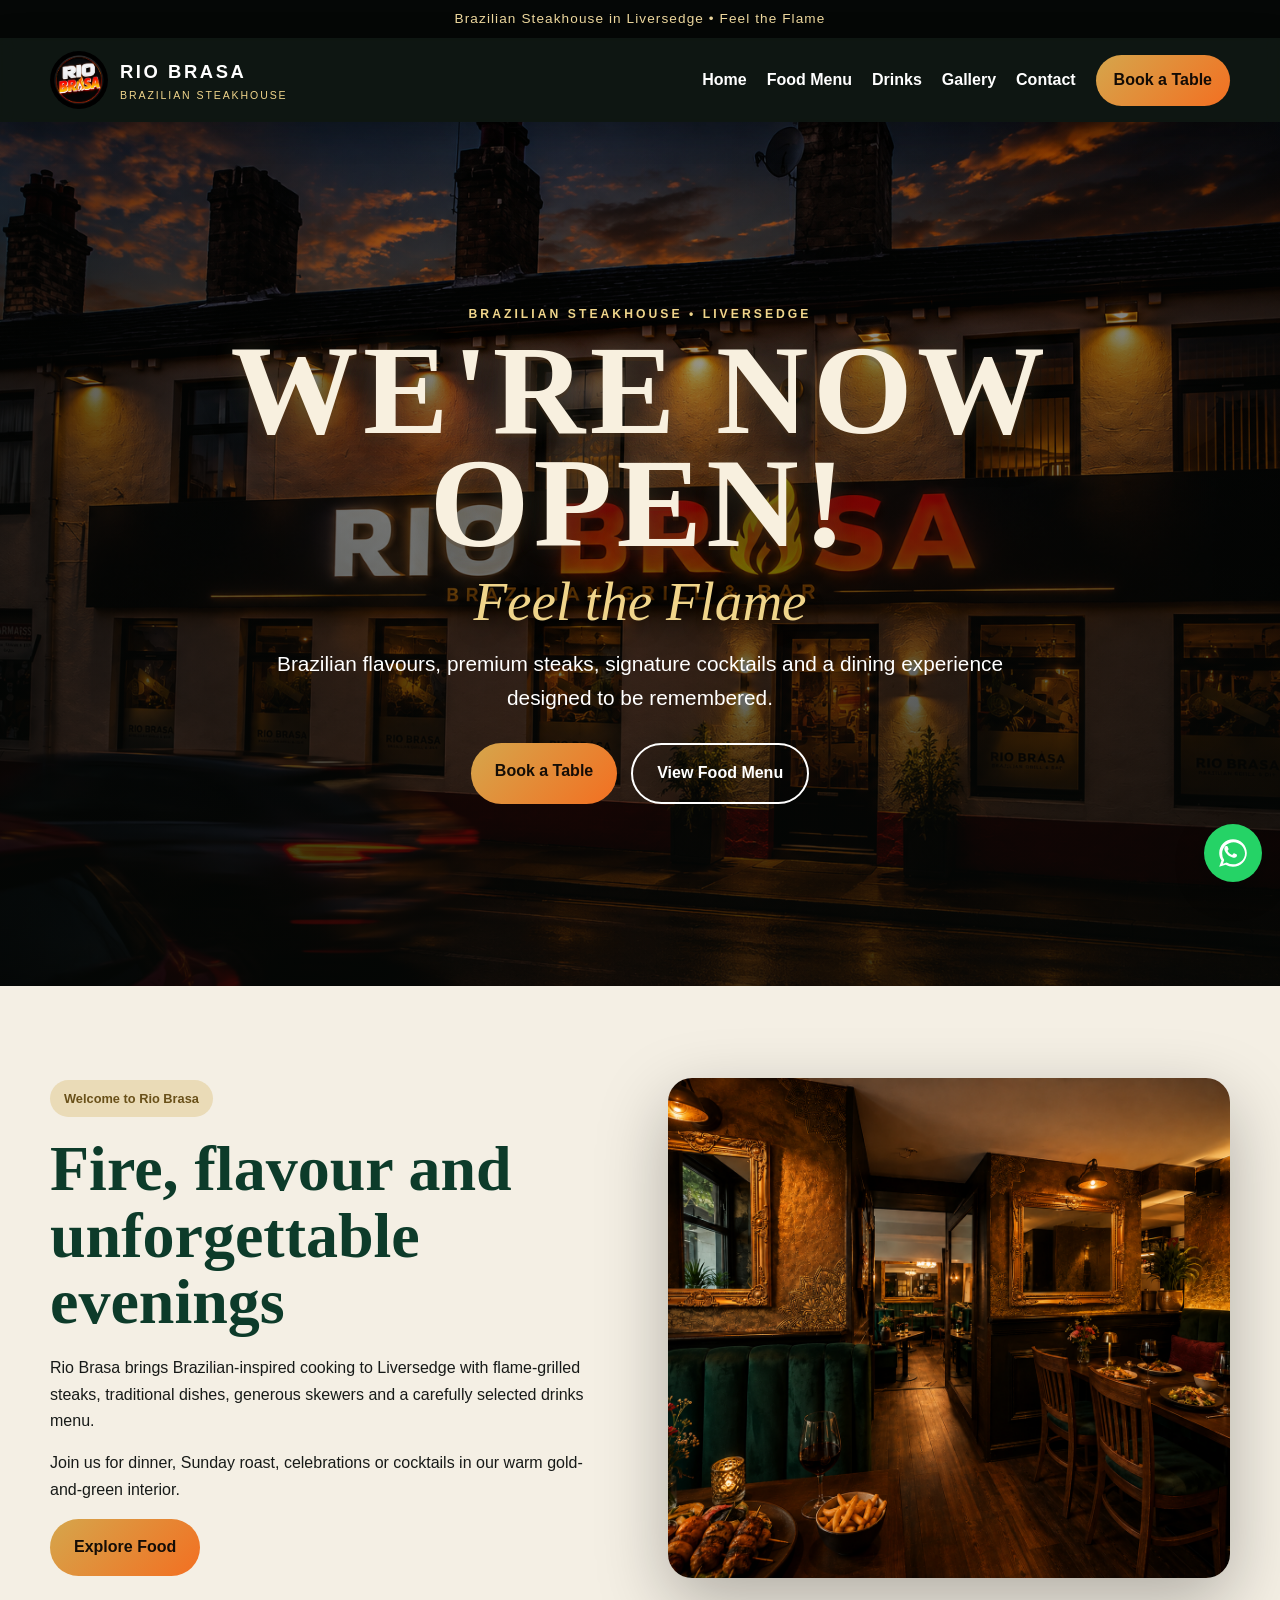
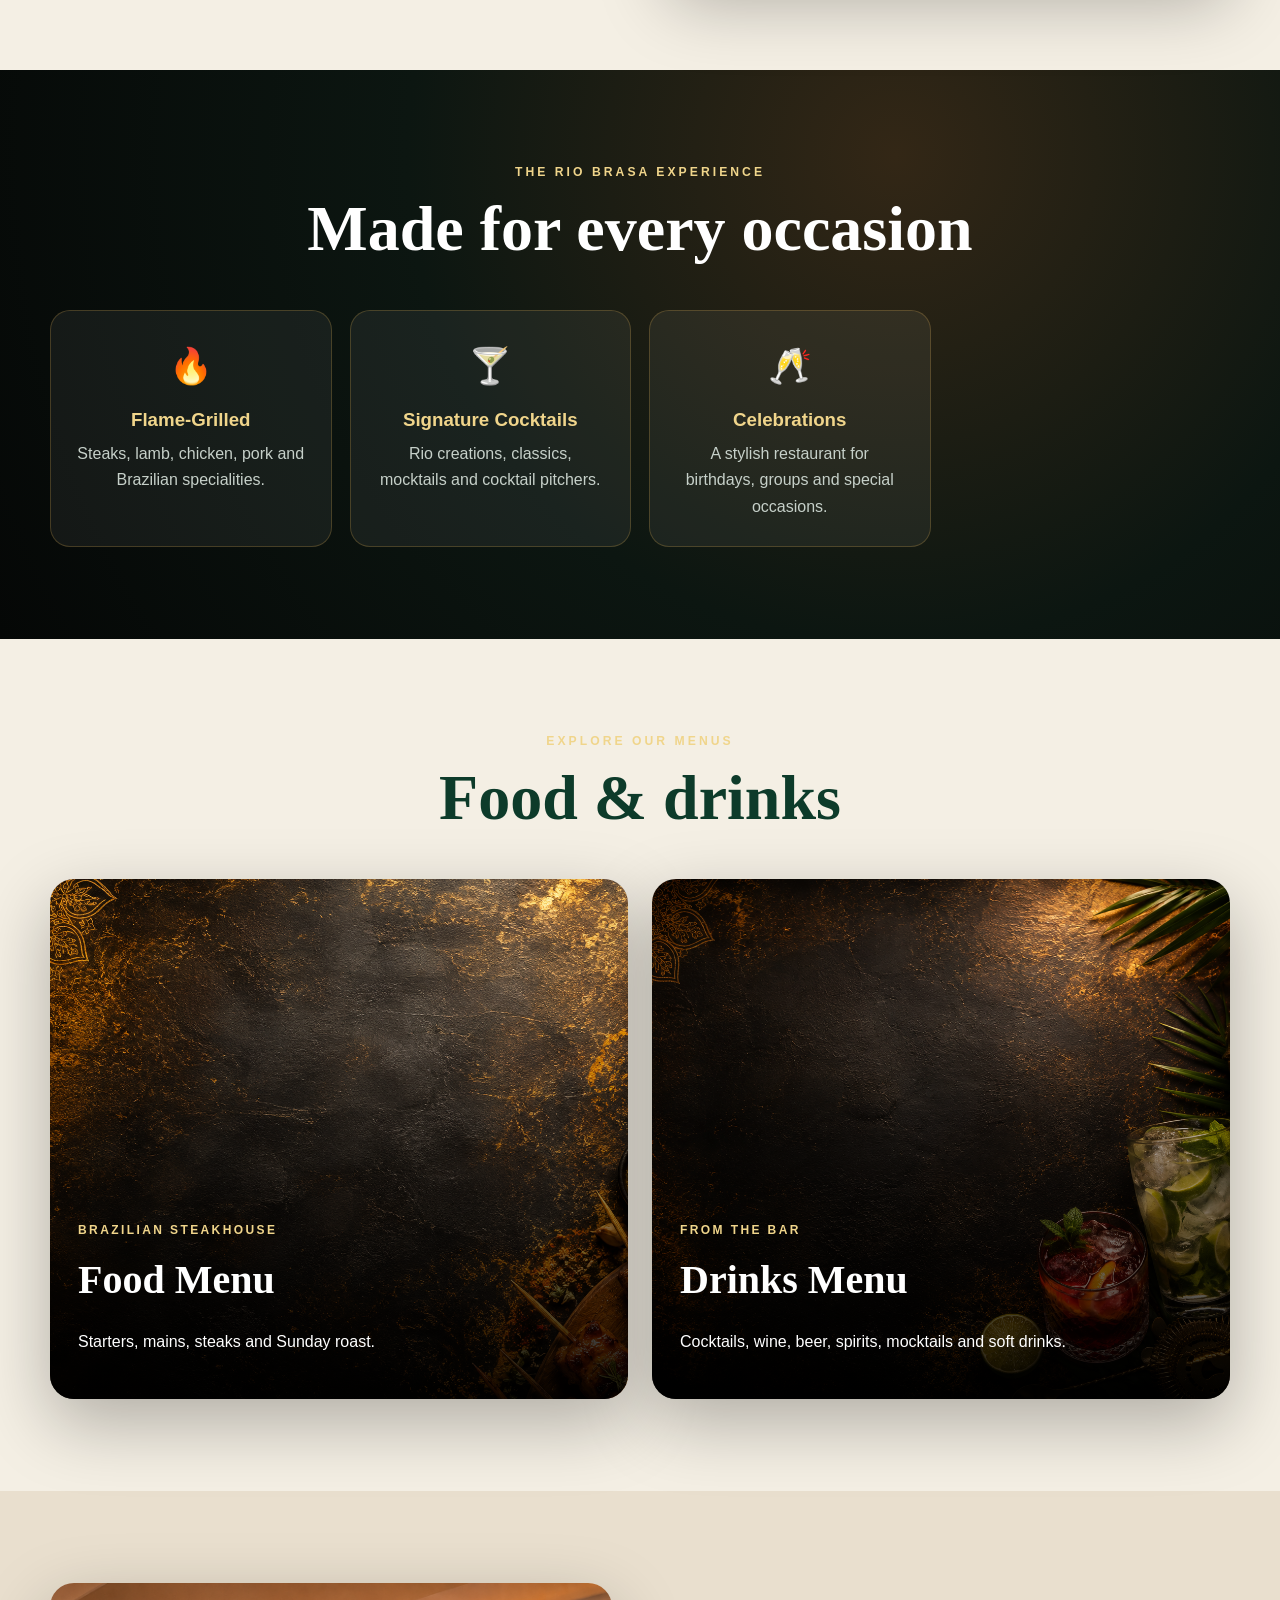
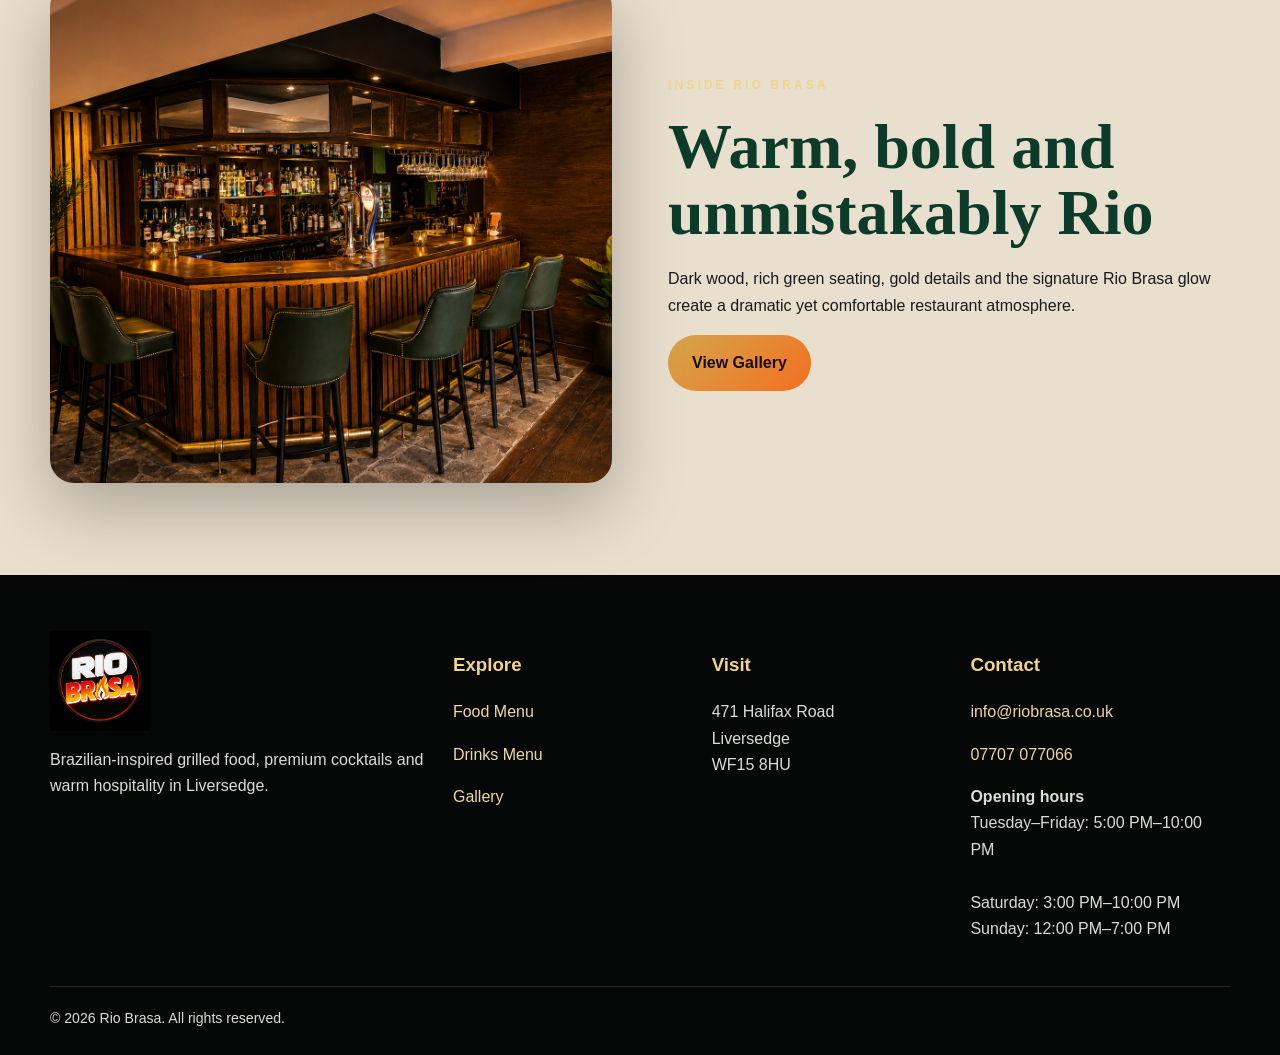
==== commit 52cfbcac: "Update index.html" ====
--- a/index.html
+++ b/index.html
@@ -41,7 +41,7 @@
     <div class="feature"><div class="icon">🔥</div><h3>Flame-Grilled</h3><p>Steaks, lamb, chicken, pork and Brazilian specialities.</p></div>
     <div class="feature"><div class="icon">🍸</div><h3>Signature Cocktails</h3><p>Rio creations, classics, mocktails and cocktail pitchers.</p></div>
     <div class="feature"><div class="icon">🥂</div><h3>Celebrations</h3><p>A stylish restaurant for birthdays, groups and special occasions.</p></div>
-    <div class="feature"><div class="icon">🍽️</div><h3>Sunday Roast</h3><p>Traditional roast options with all the trimmings.</p></div>
+    <!-- <div class="feature"><div class="icon">🍽️</div><h3>Sunday Roast</h3><p>Traditional roast options with all the trimmings.</p></div> -->
   </div>
 </div></section>
 
